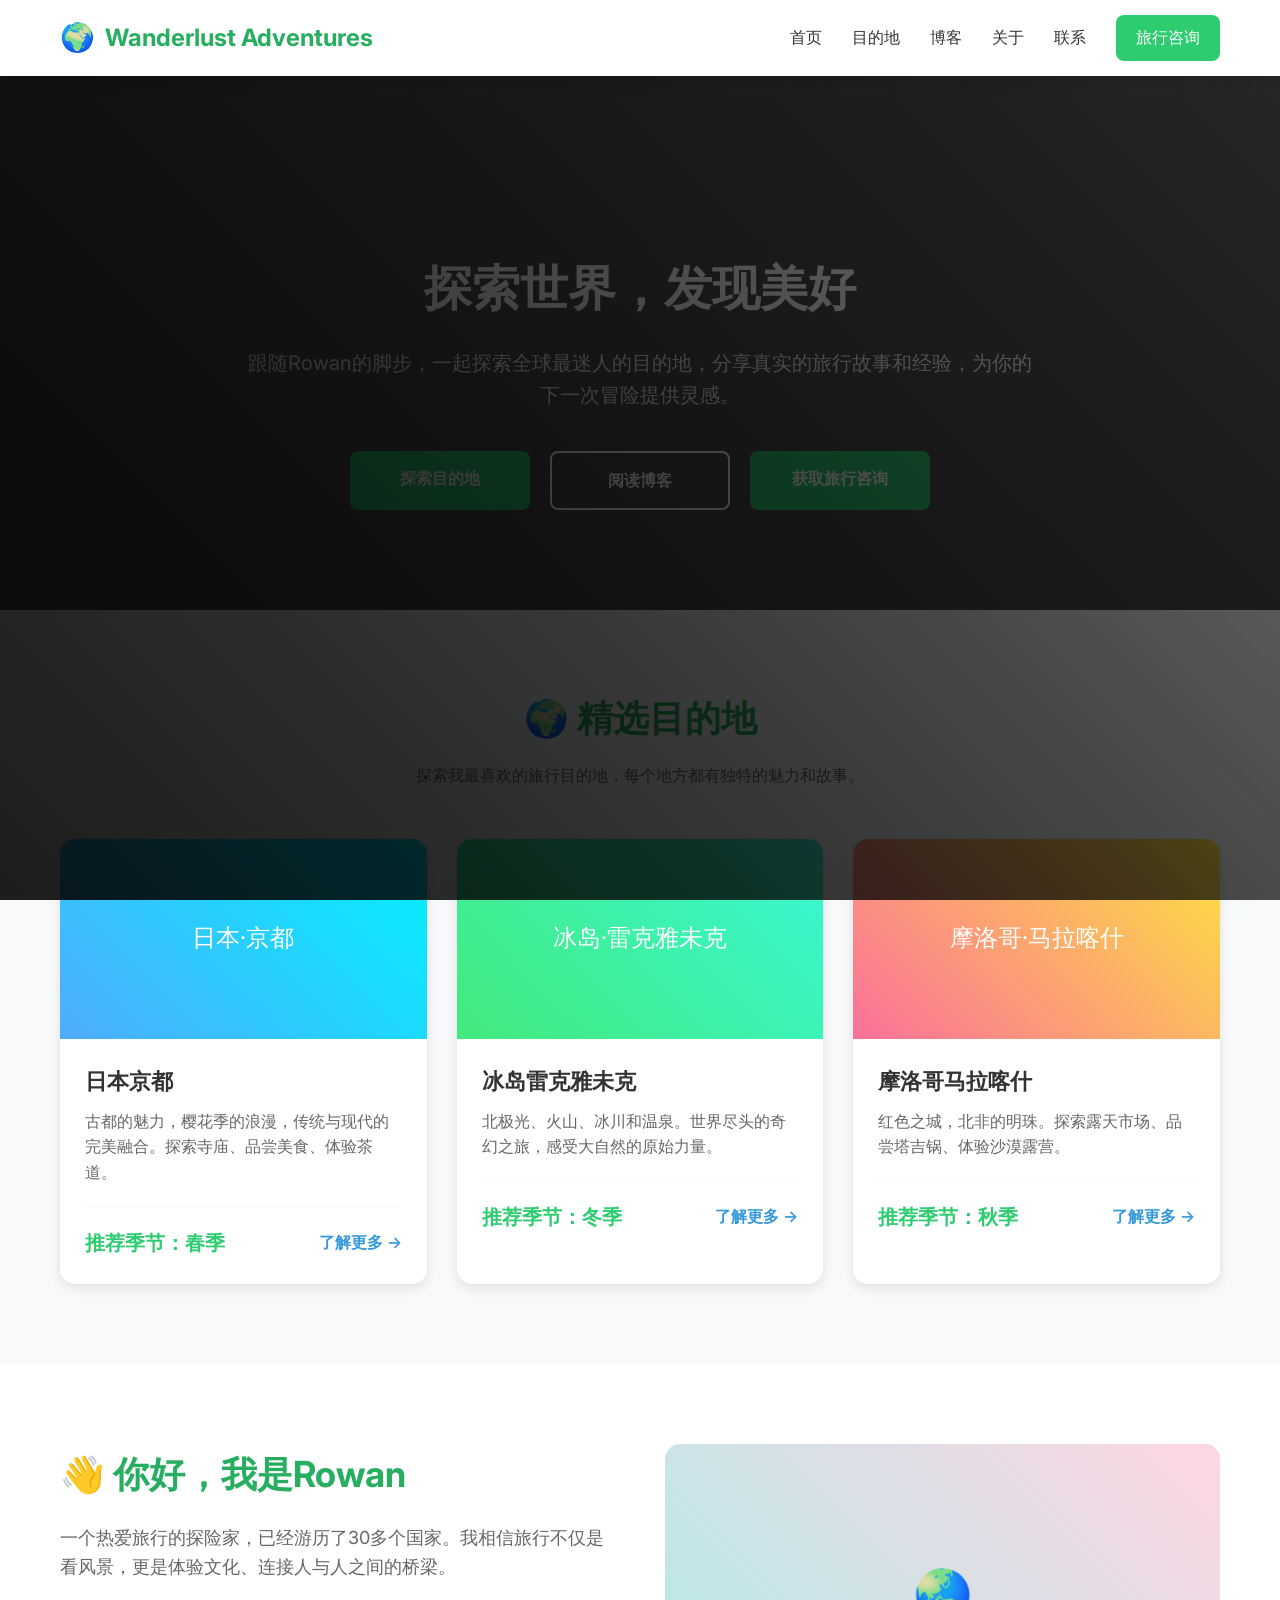
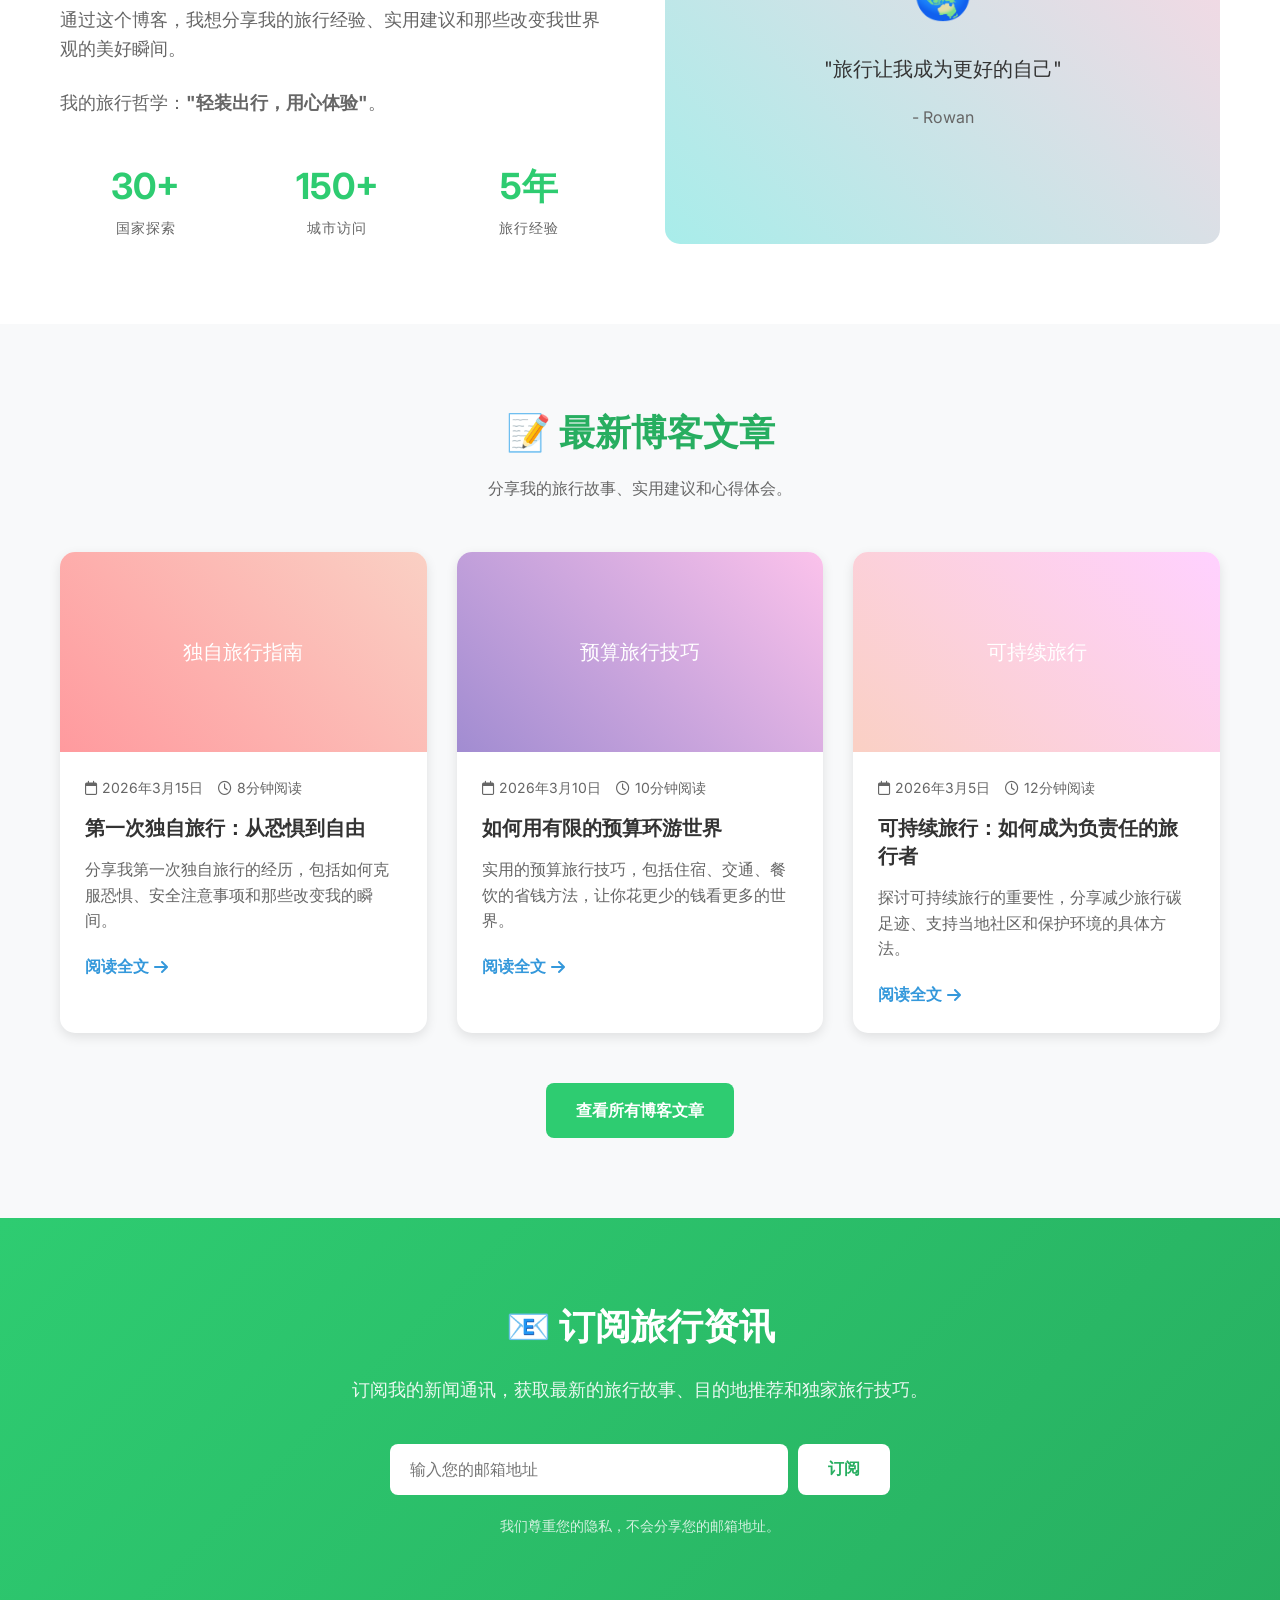
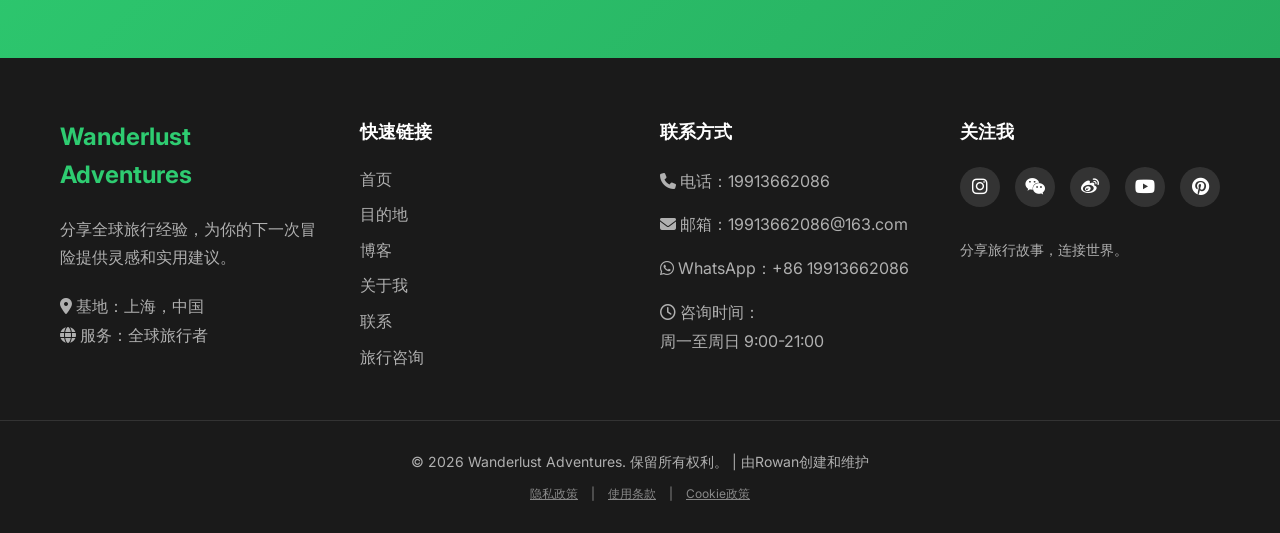
==== index.html @ 92b68886 "Add files via upload" ====
<!DOCTYPE html>
<html lang="zh-CN">
<head>
    <meta charset="UTF-8">
    <meta name="viewport" content="width=device-width, initial-scale=1.0">
    <title>Wanderlust Adventures | 个人旅行博客</title>
    <meta name="description" content="Rowan的个人旅行博客，分享全球旅行经验、目的地推荐和旅行故事。">
    <meta name="keywords" content="旅行, 博客, 目的地, 探险, 自然, 文化">
    <link rel="stylesheet" href="style.css">
    <link rel="stylesheet" href="https://cdnjs.cloudflare.com/ajax/libs/font-awesome/6.4.0/css/all.min.css">
    <link rel="preconnect" href="https://fonts.googleapis.com">
    <link rel="preconnect" href="https://fonts.gstatic.com" crossorigin>
    <link href="https://fonts.googleapis.com/css2?family=Inter:wght@300;400;500;600;700&display=swap" rel="stylesheet">
    <style>
        body {
            font-family: 'Inter', 'Segoe UI', sans-serif;
        }
        
        /* 添加一些额外的样式 */
        .hero-buttons .btn {
            min-width: 180px;
        }
        
        .destination-image {
            background: linear-gradient(45deg, #667eea 0%, #764ba2 100%);
        }
        
        .blog-image {
            background: linear-gradient(45deg, #f093fb 0%, #f5576c 100%);
        }
        
        /* 确保图片占位符有内容 */
        .destination-image::before,
        .blog-image::before {
            content: '';
            position: absolute;
            top: 0;
            left: 0;
            right: 0;
            bottom: 0;
            background: linear-gradient(45deg, rgba(0,0,0,0.3), rgba(0,0,0,0.1));
        }
    </style>
</head>
<body>
    <!-- 导航栏 -->
    <nav class="navbar">
        <div class="nav-container">
            <a href="index.html" class="logo">
                <span>Wanderlust Adventures</span>
            </a>
            <div class="nav-menu">
                <a href="index.html">首页</a>
                <a href="destinations.html">目的地</a>
                <a href="blog.html">博客</a>
                <a href="about.html">关于</a>
                <a href="contact.html">联系</a>
                <a href="consultation.html" class="nav-cta">旅行咨询</a>
            </div>
            <button class="menu-toggle">
                <i class="fas fa-bars"></i>
            </button>
        </div>
    </nav>

    <!-- 英雄区域 -->
    <section class="hero">
        <div class="container">
            <h1>探索世界，发现美好</h1>
            <p>跟随Rowan的脚步，一起探索全球最迷人的目的地，分享真实的旅行故事和经验，为你的下一次冒险提供灵感。</p>
            <div class="hero-buttons">
                <a href="destinations.html" class="btn btn-primary">探索目的地</a>
                <a href="blog.html" class="btn btn-secondary">阅读博客</a>
                <a href="consultation.html" class="btn btn-primary">获取旅行咨询</a>
            </div>
        </div>
    </section>

    <!-- 精选目的地 -->
    <section class="featured-destinations">
        <div class="container">
            <div class="section-title">
                <h2>🌍 精选目的地</h2>
                <p>探索我最喜欢的旅行目的地，每个地方都有独特的魅力和故事。</p>
            </div>
            <div class="destinations-grid">
                <!-- 目的地1 -->
                <div class="destination-card fade-in">
                    <div class="destination-image">
                        <!-- 图片占位符，实际部署时替换为真实图片 -->
                        <div style="width: 100%; height: 100%; background: linear-gradient(45deg, #4facfe 0%, #00f2fe 100%); display: flex; align-items: center; justify-content: center; color: white; font-size: 24px;">
                            日本·京都
                        </div>
                    </div>
                    <div class="destination-content">
                        <h3>日本京都</h3>
                        <p>古都的魅力，樱花季的浪漫，传统与现代的完美融合。探索寺庙、品尝美食、体验茶道。</p>
                        <div class="destination-meta">
                            <span class="destination-price">推荐季节：春季</span>
                            <a href="destinations.html#kyoto" class="destination-link">了解更多 →</a>
                        </div>
                    </div>
                </div>

                <!-- 目的地2 -->
                <div class="destination-card fade-in">
                    <div class="destination-image">
                        <div style="width: 100%; height: 100%; background: linear-gradient(45deg, #43e97b 0%, #38f9d7 100%); display: flex; align-items: center; justify-content: center; color: white; font-size: 24px;">
                            冰岛·雷克雅未克
                        </div>
                    </div>
                    <div class="destination-content">
                        <h3>冰岛雷克雅未克</h3>
                        <p>北极光、火山、冰川和温泉。世界尽头的奇幻之旅，感受大自然的原始力量。</p>
                        <div class="destination-meta">
                            <span class="destination-price">推荐季节：冬季</span>
                            <a href="destinations.html#iceland" class="destination-link">了解更多 →</a>
                        </div>
                    </div>
                </div>

                <!-- 目的地3 -->
                <div class="destination-card fade-in">
                    <div class="destination-image">
                        <div style="width: 100%; height: 100%; background: linear-gradient(45deg, #fa709a 0%, #fee140 100%); display: flex; align-items: center; justify-content: center; color: white; font-size: 24px;">
                            摩洛哥·马拉喀什
                        </div>
                    </div>
                    <div class="destination-content">
                        <h3>摩洛哥马拉喀什</h3>
                        <p>红色之城，北非的明珠。探索露天市场、品尝塔吉锅、体验沙漠露营。</p>
                        <div class="destination-meta">
                            <span class="destination-price">推荐季节：秋季</span>
                            <a href="destinations.html#marrakech" class="destination-link">了解更多 →</a>
                        </div>
                    </div>
                </div>
            </div>
        </div>
    </section>

    <!-- 关于预览 -->
    <section class="about-preview">
        <div class="container">
            <div class="about-content">
                <div class="about-text">
                    <h2>👋 你好，我是Rowan</h2>
                    <p>一个热爱旅行的探险家，已经游历了30多个国家。我相信旅行不仅是看风景，更是体验文化、连接人与人之间的桥梁。</p>
                    <p>通过这个博客，我想分享我的旅行经验、实用建议和那些改变我世界观的美好瞬间。</p>
                    <p>我的旅行哲学：<strong>"轻装出行，用心体验"</strong>。</p>
                    
                    <div class="about-stats">
                        <div class="stat-item">
                            <span class="stat-number">30+</span>
                            <span class="stat-label">国家探索</span>
                        </div>
                        <div class="stat-item">
                            <span class="stat-number">150+</span>
                            <span class="stat-label">城市访问</span>
                        </div>
                        <div class="stat-item">
                            <span class="stat-number">5年</span>
                            <span class="stat-label">旅行经验</span>
                        </div>
                    </div>
                </div>
                <div class="about-image">
                    <div style="width: 100%; height: 400px; background: linear-gradient(45deg, #a8edea 0%, #fed6e3 100%); border-radius: 15px; display: flex; align-items: center; justify-content: center; color: #333; font-size: 20px; text-align: center; padding: 20px;">
                        <div>
                            <div style="font-size: 48px; margin-bottom: 20px;">🌏</div>
                            <div>"旅行让我成为更好的自己"</div>
                            <div style="margin-top: 20px; font-size: 16px; color: #666;">- Rowan</div>
                        </div>
                    </div>
                </div>
            </div>
        </div>
    </section>

    <!-- 最新博客 -->
    <section class="latest-blogs">
        <div class="container">
            <div class="section-title">
                <h2>📝 最新博客文章</h2>
                <p>分享我的旅行故事、实用建议和心得体会。</p>
            </div>
            <div class="blogs-grid">
                <!-- 博客1 -->
                <div class="blog-card fade-in">
                    <div class="blog-image">
                        <div style="width: 100%; height: 100%; background: linear-gradient(45deg, #ff9a9e 0%, #fad0c4 100%); display: flex; align-items: center; justify-content: center; color: white; font-size: 20px; text-align: center; padding: 20px;">
                            独自旅行指南
                        </div>
                    </div>
                    <div class="blog-content">
                        <div class="blog-meta">
                            <span><i class="far fa-calendar"></i> 2026年3月15日</span>
                            <span><i class="far fa-clock"></i> 8分钟阅读</span>
                        </div>
                        <h3>第一次独自旅行：从恐惧到自由</h3>
                        <p>分享我第一次独自旅行的经历，包括如何克服恐惧、安全注意事项和那些改变我的瞬间。</p>
                        <a href="blog.html#solo-travel" class="read-more">阅读全文 <i class="fas fa-arrow-right"></i></a>
                    </div>
                </div>

                <!-- 博客2 -->
                <div class="blog-card fade-in">
                    <div class="blog-image">
                        <div style="width: 100%; height: 100%; background: linear-gradient(45deg, #a18cd1 0%, #fbc2eb 100%); display: flex; align-items: center; justify-content: center; color: white; font-size: 20px; text-align: center; padding: 20px;">
                            预算旅行技巧
                        </div>
                    </div>
                    <div class="blog-content">
                        <div class="blog-meta">
                            <span><i class="far fa-calendar"></i> 2026年3月10日</span>
                            <span><i class="far fa-clock"></i> 10分钟阅读</span>
                        </div>
                        <h3>如何用有限的预算环游世界</h3>
                        <p>实用的预算旅行技巧，包括住宿、交通、餐饮的省钱方法，让你花更少的钱看更多的世界。</p>
                        <a href="blog.html#budget-travel" class="read-more">阅读全文 <i class="fas fa-arrow-right"></i></a>
                    </div>
                </div>

                <!-- 博客3 -->
                <div class="blog-card fade-in">
                    <div class="blog-image">
                        <div style="width: 100%; height: 100%; background: linear-gradient(45deg, #fad0c4 0%, #ffd1ff 100%); display: flex; align-items: center; justify-content: center; color: white; font-size: 20px; text-align: center; padding: 20px;">
                            可持续旅行
                        </div>
                    </div>
                    <div class="blog-content">
                        <div class="blog-meta">
                            <span><i class="far fa-calendar"></i> 2026年3月5日</span>
                            <span><i class="far fa-clock"></i> 12分钟阅读</span>
                        </div>
                        <h3>可持续旅行：如何成为负责任的旅行者</h3>
                        <p>探讨可持续旅行的重要性，分享减少旅行碳足迹、支持当地社区和保护环境的具体方法。</p>
                        <a href="blog.html#sustainable-travel" class="read-more">阅读全文 <i class="fas fa-arrow-right"></i></a>
                    </div>
                </div>
            </div>
            
            <div class="text-center mt-50">
                <a href="blog.html" class="btn btn-primary">查看所有博客文章</a>
            </div>
        </div>
    </section>

    <!-- 新闻订阅 -->
    <section class="newsletter">
        <div class="container">
            <h2>📧 订阅旅行资讯</h2>
            <p>订阅我的新闻通讯，获取最新的旅行故事、目的地推荐和独家旅行技巧。</p>
            <form class="newsletter-form">
                <input type="email" placeholder="输入您的邮箱地址" required>
                <button type="submit" class="btn">订阅</button>
            </form>
            <p style="margin-top: 20px; font-size: 14px; opacity: 0.8;">我们尊重您的隐私，不会分享您的邮箱地址。</p>
        </div>
    </section>

    <!-- 页脚 -->
    <footer class="footer">
        <div class="footer-container">
            <div class="footer-section">
                <h3>Wanderlust Adventures</h3>
                <p>分享全球旅行经验，为你的下一次冒险提供灵感和实用建议。</p>
                <p style="margin-top: 20px;">
                    <i class="fas fa-map-marker-alt"></i> 基地：上海，中国<br>
                    <i class="fas fa-globe"></i> 服务：全球旅行者
                </p>
            </div>
            <div class="footer-section">
                <h4>快速链接</h4>
                <a href="index.html">首页</a>
                <a href="destinations.html">目的地</a>
                <a href="blog.html">博客</a>
                <a href="about.html">关于我</a>
                <a href="contact.html">联系</a>
                <a href="consultation.html">旅行咨询</a>
            </div>
            <div class="footer-section">
                <h4>联系方式</h4>
                <p><i class="fas fa-phone"></i> 电话：19913662086</p>
                <p><i class="fas fa-envelope"></i> 邮箱：19913662086@163.com</p>
                <p><i class="fab fa-whatsapp"></i> WhatsApp：+86 19913662086</p>
                <p style="margin-top: 15px;">
                    <i class="far fa-clock"></i> 咨询时间：<br>
                    周一至周日 9:00-21:00
                </p>
            </div>
            <div class="footer-section">
                <h4>关注我</h4>
                <div class="social-links">
                    <a href="#" title="Instagram"><i class="fab fa-instagram"></i></a>
                    <a href="#" title="微信"><i class="fab fa-weixin"></i></a>
                    <a href="#" title="微博"><i class="fab fa-weibo"></i></a>
                    <a href="#" title="YouTube"><i class="fab fa-youtube"></i></a>
                    <a href="#" title="小红书"><i class="fab fa-pinterest"></i></a>
                </div>
                <p style="margin-top: 20px; font-size: 14px; color: #b0b0b0;">
                    分享旅行故事，连接世界。
                </p>
            </div>
        </div>
        <div class="footer-bottom">
            <p>&copy; 2026 Wanderlust Adventures. 保留所有权利。 | 由Rowan创建和维护</p>
            <p style="margin-top: 10px; font-size: 12px; color: #888;">
                <a href="#" style="color: #888; margin: 0 10px;">隐私政策</a> | 
                <a href="#" style="color: #888; margin: 0 10px;">使用条款</a> | 
                <a href="#" style="color: #888; margin: 0 10px;">Cookie政策</a>
            </p>
        </div>
    </footer>

    <script src="script.js"></script>
</body>
</html>
---- style.css ----
/* ===== 全局样式 ===== */
:root {
    --primary-green: #2ecc71;
    --forest-dark: #27ae60;
    --ocean-blue: #3498db;
    --sand-beige: #f5f5dc;
    --earth-brown: #8b4513;
    --text-dark: #333333;
    --text-light: #666666;
    --white: #ffffff;
    --light-gray: #f8f9fa;
    --shadow: 0 4px 12px rgba(0, 0, 0, 0.1);
    --transition: all 0.3s ease;
}

* {
    margin: 0;
    padding: 0;
    box-sizing: border-box;
}

body {
    font-family: 'Segoe UI', Tahoma, Geneva, Verdana, sans-serif;
    line-height: 1.6;
    color: var(--text-dark);
    background-color: var(--white);
}

.container {
    max-width: 1200px;
    margin: 0 auto;
    padding: 0 20px;
}

/* ===== 导航栏 ===== */
.navbar {
    background-color: var(--white);
    box-shadow: var(--shadow);
    position: fixed;
    top: 0;
    left: 0;
    right: 0;
    z-index: 1000;
}

.nav-container {
    max-width: 1200px;
    margin: 0 auto;
    padding: 15px 20px;
    display: flex;
    justify-content: space-between;
    align-items: center;
}

.logo {
    font-size: 24px;
    font-weight: bold;
    color: var(--forest-dark);
    text-decoration: none;
    display: flex;
    align-items: center;
    gap: 10px;
}

.logo::before {
    content: "🌍";
    font-size: 28px;
}

.nav-menu {
    display: flex;
    gap: 30px;
    align-items: center;
}

.nav-menu a {
    color: var(--text-dark);
    text-decoration: none;
    font-weight: 500;
    transition: var(--transition);
    padding: 8px 0;
    position: relative;
}

.nav-menu a:hover {
    color: var(--primary-green);
}

.nav-menu a::after {
    content: '';
    position: absolute;
    bottom: 0;
    left: 0;
    width: 0;
    height: 2px;
    background-color: var(--primary-green);
    transition: var(--transition);
}

.nav-menu a:hover::after {
    width: 100%;
}

.nav-cta {
    background-color: var(--primary-green);
    color: var(--white) !important;
    padding: 10px 20px !important;
    border-radius: 8px;
    transition: var(--transition);
}

.nav-cta:hover {
    background-color: var(--forest-dark);
    transform: translateY(-2px);
}

.nav-cta::after {
    display: none;
}

.menu-toggle {
    display: none;
    background: none;
    border: none;
    font-size: 24px;
    color: var(--text-dark);
    cursor: pointer;
}

/* ===== 英雄区域 ===== */
.hero {
    background: linear-gradient(rgba(0, 0, 0, 0.7), rgba(0, 0, 0, 0.7)), 
                url('https://images.unsplash.com/photo-1488646953014-85cb44e25828?ixlib=rb-4.0.3&auto=format&fit=crop&w=1350&q=80');
    background-size: cover;
    background-position: center;
    color: var(--white);
    text-align: center;
    padding: 180px 20px 100px;
    margin-top: 70px;
}

.hero h1 {
    font-size: 48px;
    margin-bottom: 20px;
    font-weight: 700;
}

.hero p {
    font-size: 20px;
    margin-bottom: 40px;
    max-width: 800px;
    margin-left: auto;
    margin-right: auto;
    opacity: 0.9;
}

.hero-buttons {
    display: flex;
    gap: 20px;
    justify-content: center;
    flex-wrap: wrap;
}

.btn {
    display: inline-block;
    padding: 15px 30px;
    border-radius: 8px;
    text-decoration: none;
    font-weight: 600;
    transition: var(--transition);
    border: none;
    cursor: pointer;
    font-size: 16px;
}

.btn-primary {
    background-color: var(--primary-green);
    color: var(--white);
}

.btn-primary:hover {
    background-color: var(--forest-dark);
    transform: translateY(-3px);
    box-shadow: 0 10px 20px rgba(0, 0, 0, 0.2);
}

.btn-secondary {
    background-color: transparent;
    color: var(--white);
    border: 2px solid var(--white);
}

.btn-secondary:hover {
    background-color: var(--white);
    color: var(--text-dark);
    transform: translateY(-3px);
}

/* ===== 精选目的地 ===== */
.featured-destinations {
    padding: 80px 0;
    background-color: var(--light-gray);
}

.section-title {
    text-align: center;
    margin-bottom: 50px;
}

.section-title h2 {
    font-size: 36px;
    color: var(--forest-dark);
    margin-bottom: 15px;
}

.section-title p {
    color: var(--text-light);
    max-width: 600px;
    margin: 0 auto;
}

.destinations-grid {
    display: grid;
    grid-template-columns: repeat(auto-fit, minmax(300px, 1fr));
    gap: 30px;
    margin-top: 40px;
}

.destination-card {
    background-color: var(--white);
    border-radius: 15px;
    overflow: hidden;
    box-shadow: var(--shadow);
    transition: var(--transition);
}

.destination-card:hover {
    transform: translateY(-10px);
    box-shadow: 0 15px 30px rgba(0, 0, 0, 0.15);
}

.destination-image {
    height: 200px;
    overflow: hidden;
}

.destination-image img {
    width: 100%;
    height: 100%;
    object-fit: cover;
    transition: var(--transition);
}

.destination-card:hover .destination-image img {
    transform: scale(1.1);
}

.destination-content {
    padding: 25px;
}

.destination-content h3 {
    font-size: 22px;
    color: var(--text-dark);
    margin-bottom: 10px;
}

.destination-content p {
    color: var(--text-light);
    margin-bottom: 20px;
}

.destination-meta {
    display: flex;
    justify-content: space-between;
    align-items: center;
    margin-top: 20px;
    padding-top: 20px;
    border-top: 1px solid var(--light-gray);
}

.destination-price {
    font-size: 20px;
    font-weight: bold;
    color: var(--primary-green);
}

.destination-link {
    color: var(--ocean-blue);
    text-decoration: none;
    font-weight: 600;
    transition: var(--transition);
}

.destination-link:hover {
    color: var(--forest-dark);
}

/* ===== 关于预览 ===== */
.about-preview {
    padding: 80px 0;
    background-color: var(--white);
}

.about-content {
    display: grid;
    grid-template-columns: 1fr 1fr;
    gap: 50px;
    align-items: center;
}

.about-text h2 {
    font-size: 36px;
    color: var(--forest-dark);
    margin-bottom: 20px;
}

.about-text p {
    color: var(--text-light);
    margin-bottom: 25px;
    font-size: 18px;
}

.about-stats {
    display: grid;
    grid-template-columns: repeat(3, 1fr);
    gap: 20px;
    margin-top: 40px;
}

.stat-item {
    text-align: center;
}

.stat-number {
    font-size: 36px;
    font-weight: bold;
    color: var(--primary-green);
    display: block;
}

.stat-label {
    color: var(--text-light);
    font-size: 14px;
    text-transform: uppercase;
    letter-spacing: 1px;
}

.about-image img {
    width: 100%;
    border-radius: 15px;
    box-shadow: var(--shadow);
}

/* ===== 最新博客 ===== */
.latest-blogs {
    padding: 80px 0;
    background-color: var(--light-gray);
}

.blogs-grid {
    display: grid;
    grid-template-columns: repeat(auto-fit, minmax(350px, 1fr));
    gap: 30px;
    margin-top: 40px;
}

.blog-card {
    background-color: var(--white);
    border-radius: 15px;
    overflow: hidden;
    box-shadow: var(--shadow);
    transition: var(--transition);
}

.blog-card:hover {
    transform: translateY(-5px);
}

.blog-image {
    height: 200px;
    overflow: hidden;
}

.blog-image img {
    width: 100%;
    height: 100%;
    object-fit: cover;
    transition: var(--transition);
}

.blog-card:hover .blog-image img {
    transform: scale(1.05);
}

.blog-content {
    padding: 25px;
}

.blog-meta {
    display: flex;
    gap: 15px;
    margin-bottom: 15px;
    color: var(--text-light);
    font-size: 14px;
}

.blog-meta span {
    display: flex;
    align-items: center;
    gap: 5px;
}

.blog-content h3 {
    font-size: 20px;
    color: var(--text-dark);
    margin-bottom: 15px;
    line-height: 1.4;
}

.blog-content p {
    color: var(--text-light);
    margin-bottom: 20px;
}

.read-more {
    color: var(--ocean-blue);
    text-decoration: none;
    font-weight: 600;
    display: inline-flex;
    align-items: center;
    gap: 5px;
    transition: var(--transition);
}

.read-more:hover {
    color: var(--forest-dark);
    gap: 10px;
}

/* ===== 新闻订阅 ===== */
.newsletter {
    padding: 80px 0;
    background: linear-gradient(135deg, var(--primary-green), var(--forest-dark));
    color: var(--white);
    text-align: center;
}

.newsletter h2 {
    font-size: 36px;
    margin-bottom: 20px;
}

.newsletter p {
    font-size: 18px;
    margin-bottom: 40px;
    max-width: 600px;
    margin-left: auto;
    margin-right: auto;
    opacity: 0.9;
}

.newsletter-form {
    max-width: 500px;
    margin: 0 auto;
    display: flex;
    gap: 10px;
}

.newsletter-form input {
    flex: 1;
    padding: 15px 20px;
    border: none;
    border-radius: 8px;
    font-size: 16px;
    outline: none;
}

.newsletter-form button {
    background-color: var(--white);
    color: var(--forest-dark);
    padding: 15px 30px;
    border: none;
    border-radius: 8px;
    font-weight: 600;
    cursor: pointer;
    transition: var(--transition);
}

.newsletter-form button:hover {
    background-color: var(--sand-beige);
    transform: translateY(-2px);
}

/* ===== 页脚 ===== */
.footer {
    background-color: #1a1a1a;
    color: var(--white);
    padding: 60px 0 30px;
}

.footer-container {
    max-width: 1200px;
    margin: 0 auto;
    padding: 0 20px;
    display: grid;
    grid-template-columns: repeat(auto-fit, minmax(250px, 1fr));
    gap: 40px;
}

.footer-section h3 {
    font-size: 24px;
    margin-bottom: 20px;
    color: var(--primary-green);
}

.footer-section h4 {
    font-size: 18px;
    margin-bottom: 20px;
    color: var(--white);
}

.footer-section p {
    color: #b0b0b0;
    margin-bottom: 15px;
    line-height: 1.8;
}

.footer-section a {
    color: #b0b0b0;
    text-decoration: none;
    display: block;
    margin-bottom: 10px;
    transition: var(--transition);
}

.footer-section a:hover {
    color: var(--primary-green);
    padding-left: 5px;
}

.social-links {
    display: flex;
    gap: 15px;
    margin-top: 20px;
}

.social-links a {
    display: inline-flex;
    align-items: center;
    justify-content: center;
    width: 40px;
    height: 40px;
    background-color: #333;
    border-radius: 50%;
    color: var(--white);
    font-size: 18px;
    transition: var(--transition);
}

.social-links a:hover {
    background-color: var(--primary-green);
    transform: translateY(-3px);
}

.footer-bottom {
    text-align: center;
    padding-top: 30px;
    margin-top: 40px;
    border-top: 1px solid #333;
    color: #b0b0b0;
    font-size: 14px;
}

/* ===== 响应式设计 ===== */
@media (max-width: 992px) {
    .hero h1 {
        font-size: 40px;
    }
    
    .about-content {
        grid-template-columns: 1fr;
        gap: 40px;
    }
    
    .about-image {
        order: -1;
    }
}

@media (max-width: 768px) {
    .nav-menu {
        display: none;
        position: absolute;
        top: 100%;
        left: 0;
        right: 0;
        background-color: var(--white);
        flex-direction: column;
        padding: 20px;
        box-shadow: var(--shadow);
        gap: 15px;
    }
    
    .nav-menu.active {
        display: flex;
    }
    
    .menu-toggle {
        display: block;
    }
    
    .hero {
        padding: 150px 20px 80px;
    }
    
    .hero h1 {
        font-size: 32px;
    }
    
    .hero p {
        font-size: 18px;
    }
    
    .hero-buttons {
        flex-direction: column;
        align-items: center;
    }
    
    .btn {
        width: 100%;
        max-width: 300px;
        text-align: center;
    }
    
    .section-title h2 {
        font-size: 28px;
    }
    
    .about-text h2 {
        font-size: 28px;
    }
    
    .about-stats {
        grid-template-columns: repeat(2, 1fr);
    }
    
    .newsletter-form {
        flex-direction: column;
    }
    
    .newsletter-form input,
    .newsletter-form button {
        width: 100%;
    }
}

@media (max-width: 480px) {
    .hero h1 {
        font-size: 28px;
    }
    
    .about-stats {
        grid-template-columns: 1fr;
    }
    
    .destinations-grid,
    .blogs-grid {
        grid-template-columns: 1fr;
    }
    
    .footer-container {
        grid-template-columns: 1fr;
    }
}

/* ===== 工具类 ===== */
.text-center {
    text-align: center;
}

.mt-20 { margin-top: 20px; }
.mt-30 { margin-top: 30px; }
.mt-40 { margin-top: 40px; }
.mt-50 { margin-top: 50px; }

.mb-20 { margin-bottom: 20px; }
.mb-30 { margin-bottom: 30px; }
.mb-40 { margin-bottom: 40px; }
.mb-50 { margin-bottom: 50px; }

.p-20 { padding: 20px; }
.p-30 { padding: 30px; }
.p-40 { padding: 40px; }

/* ===== 动画 ===== */
@keyframes fadeIn {
    from {
        opacity: 0;
        transform: translateY(20px);
    }
    to {
        opacity: 1;
        transform: translateY(0);
    }
}

.fade-in {
    animation: fadeIn 0.8s ease-out;
}
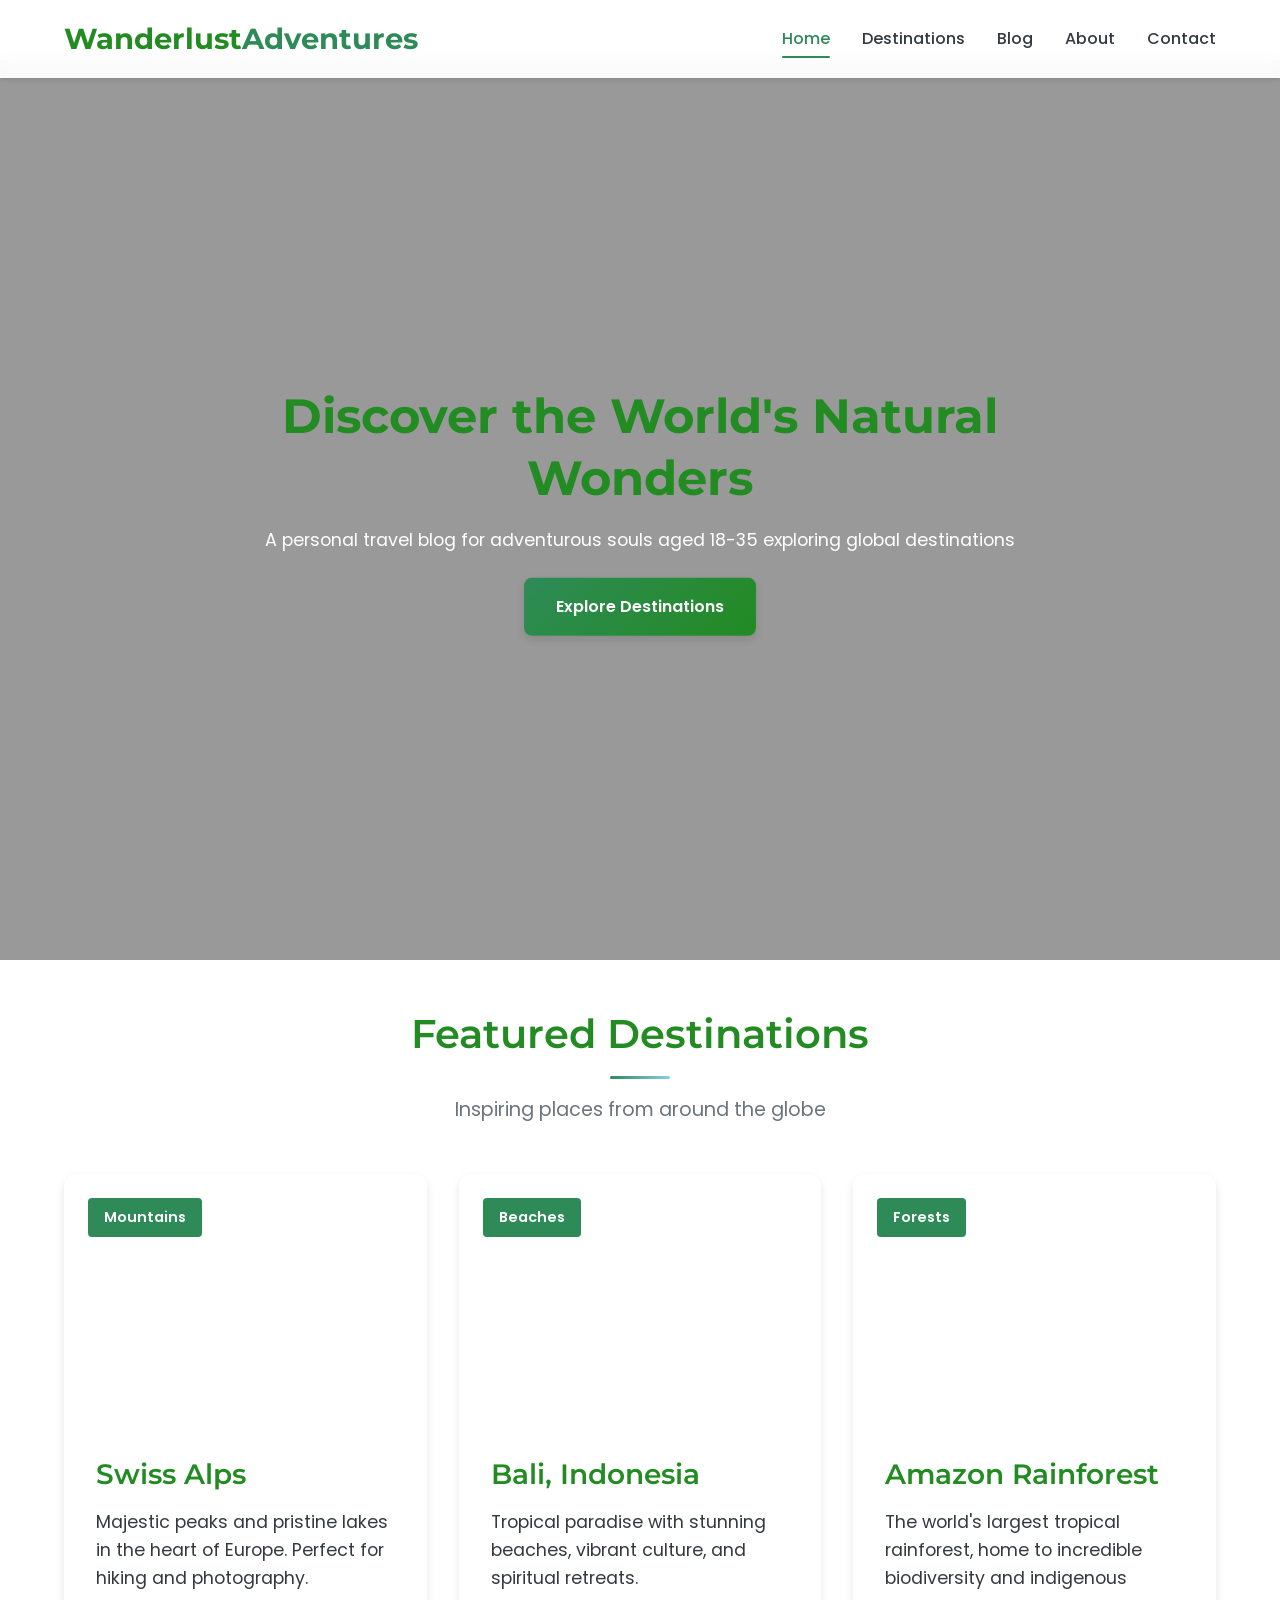
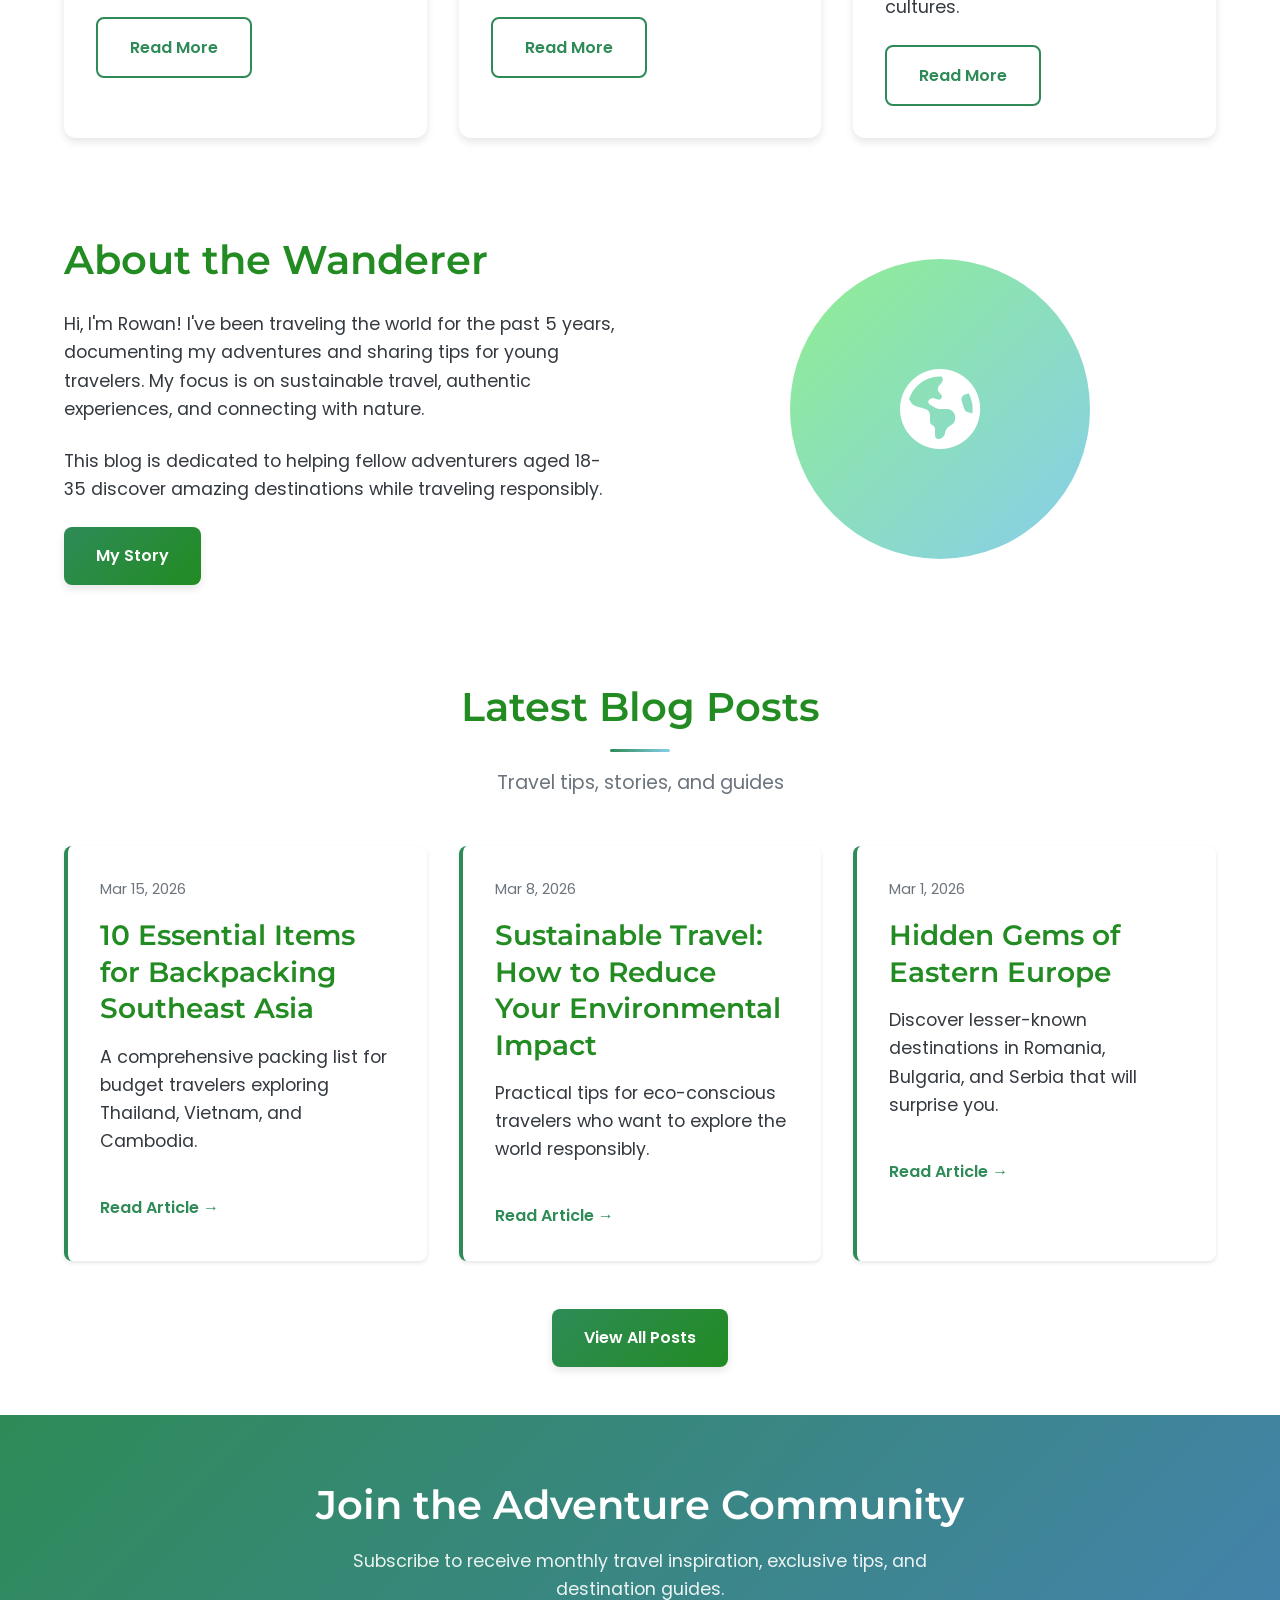
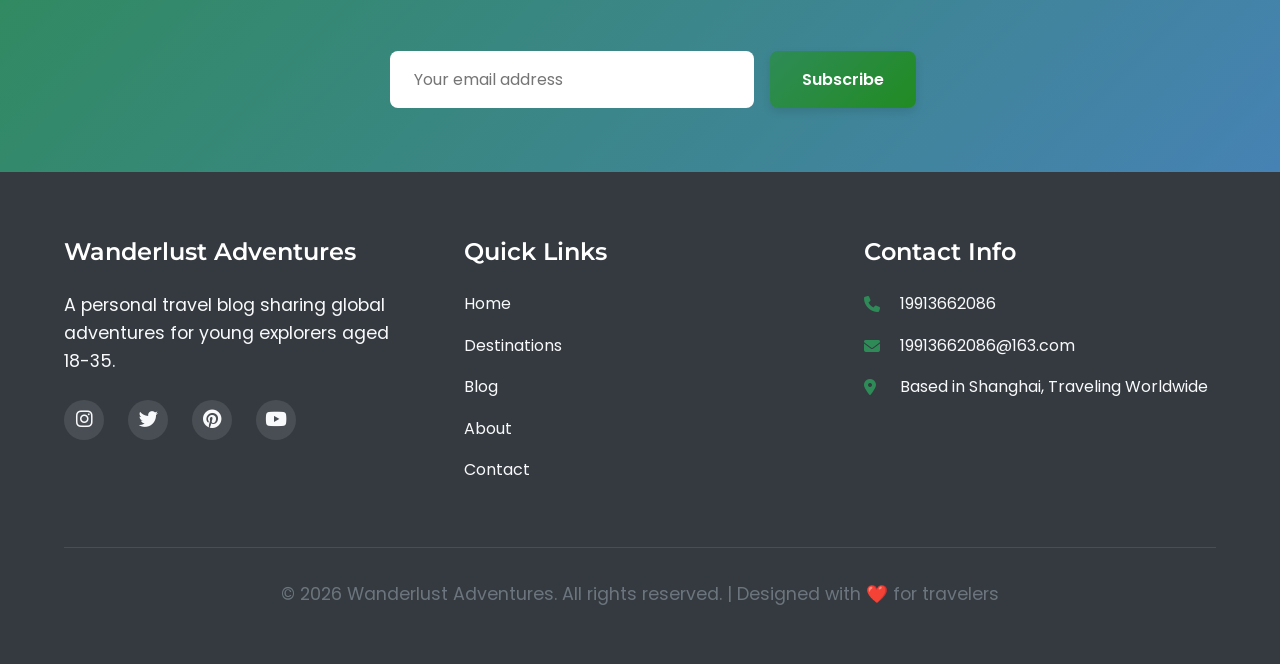
==== commit 4a545376: "Add files via upload" ====
--- a/index.html
+++ b/index.html
@@ -1,315 +1,195 @@
 <!DOCTYPE html>
-<html lang="zh-CN">
+<html lang="en">
 <head>
     <meta charset="UTF-8">
     <meta name="viewport" content="width=device-width, initial-scale=1.0">
-    <title>Wanderlust Adventures | 个人旅行博客</title>
-    <meta name="description" content="Rowan的个人旅行博客，分享全球旅行经验、目的地推荐和旅行故事。">
-    <meta name="keywords" content="旅行, 博客, 目的地, 探险, 自然, 文化">
+    <title>Wanderlust Adventures | Personal Travel Blog</title>
     <link rel="stylesheet" href="style.css">
-    <link rel="stylesheet" href="https://cdnjs.cloudflare.com/ajax/libs/font-awesome/6.4.0/css/all.min.css">
     <link rel="preconnect" href="https://fonts.googleapis.com">
     <link rel="preconnect" href="https://fonts.gstatic.com" crossorigin>
-    <link href="https://fonts.googleapis.com/css2?family=Inter:wght@300;400;500;600;700&display=swap" rel="stylesheet">
-    <style>
-        body {
-            font-family: 'Inter', 'Segoe UI', sans-serif;
-        }
-        
-        /* 添加一些额外的样式 */
-        .hero-buttons .btn {
-            min-width: 180px;
-        }
-        
-        .destination-image {
-            background: linear-gradient(45deg, #667eea 0%, #764ba2 100%);
-        }
-        
-        .blog-image {
-            background: linear-gradient(45deg, #f093fb 0%, #f5576c 100%);
-        }
-        
-        /* 确保图片占位符有内容 */
-        .destination-image::before,
-        .blog-image::before {
-            content: '';
-            position: absolute;
-            top: 0;
-            left: 0;
-            right: 0;
-            bottom: 0;
-            background: linear-gradient(45deg, rgba(0,0,0,0.3), rgba(0,0,0,0.1));
-        }
-    </style>
+    <link href="https://fonts.googleapis.com/css2?family=Poppins:wght@300;400;500;600;700&family=Montserrat:wght@400;500;600&display=swap" rel="stylesheet">
+    <link rel="stylesheet" href="https://cdnjs.cloudflare.com/ajax/libs/font-awesome/6.4.0/css/all.min.css">
 </head>
 <body>
-    <!-- 导航栏 -->
+    <!-- Navigation -->
     <nav class="navbar">
-        <div class="nav-container">
-            <a href="index.html" class="logo">
-                <span>Wanderlust Adventures</span>
-            </a>
-            <div class="nav-menu">
-                <a href="index.html">首页</a>
-                <a href="destinations.html">目的地</a>
-                <a href="blog.html">博客</a>
-                <a href="about.html">关于</a>
-                <a href="contact.html">联系</a>
-                <a href="consultation.html" class="nav-cta">旅行咨询</a>
-            </div>
+        <div class="container">
+            <a href="index.html" class="logo">Wanderlust<span>Adventures</span></a>
+            <ul class="nav-links">
+                <li><a href="index.html" class="active">Home</a></li>
+                <li><a href="destinations.html">Destinations</a></li>
+                <li><a href="blog.html">Blog</a></li>
+                <li><a href="about.html">About</a></li>
+                <li><a href="contact.html">Contact</a></li>
+            </ul>
             <button class="menu-toggle">
                 <i class="fas fa-bars"></i>
             </button>
         </div>
     </nav>
 
-    <!-- 英雄区域 -->
-    <section class="hero">
+    <!-- Hero Section -->
+   <section class="hero">
+    <video autoplay muted loop playsinline class="hero-video">
+        <source src="https://res.cloudinary.com/dwk4kji2q/video/upload/v1774590257/%E6%BB%91%E9%9B%AA-%E4%B8%96%E7%95%8C%E7%81%BF%E7%83%82%E8%80%8C%E7%9B%9B%E5%A4%A7_svlvze.mp4" type="video/mp4">
+        <!-- 可选图片回退 -->
+        <img src="https://images.unsplash.com/photo-1506905925346-21bda4d32df4" alt="Fallback">
+    </video>
+    <div class="hero-overlay"></div>
+    <div class="hero-content">
+        <h1>Discover the World's Natural Wonders</h1>
+        <p class="subtitle">A personal travel blog for adventurous souls aged 18-35 exploring global destinations</p>
+        <a href="destinations.html" class="btn-primary">Explore Destinations</a>
+    </div>
+</section>
+
+    <!-- Featured Destinations -->
+    <section class="section featured-destinations">
         <div class="container">
-            <h1>探索世界，发现美好</h1>
-            <p>跟随Rowan的脚步，一起探索全球最迷人的目的地，分享真实的旅行故事和经验，为你的下一次冒险提供灵感。</p>
-            <div class="hero-buttons">
-                <a href="destinations.html" class="btn btn-primary">探索目的地</a>
-                <a href="blog.html" class="btn btn-secondary">阅读博客</a>
-                <a href="consultation.html" class="btn btn-primary">获取旅行咨询</a>
-            </div>
-        </div>
-    </section>
-
-    <!-- 精选目的地 -->
-    <section class="featured-destinations">
-        <div class="container">
-            <div class="section-title">
-                <h2>🌍 精选目的地</h2>
-                <p>探索我最喜欢的旅行目的地，每个地方都有独特的魅力和故事。</p>
-            </div>
+            <h2 class="section-title">Featured Destinations</h2>
+            <p class="section-subtitle">Inspiring places from around the globe</p>
+            
             <div class="destinations-grid">
-                <!-- 目的地1 -->
-                <div class="destination-card fade-in">
-                    <div class="destination-image">
-                        <!-- 图片占位符，实际部署时替换为真实图片 -->
-                        <div style="width: 100%; height: 100%; background: linear-gradient(45deg, #4facfe 0%, #00f2fe 100%); display: flex; align-items: center; justify-content: center; color: white; font-size: 24px;">
-                            日本·京都
-                        </div>
+                <div class="destination-card">
+                    <div class="destination-image" style="background-image: url('https://images.unsplash.com/photo-1506744038136-46273834b3fb');">
+                        <div class="destination-label">Mountains</div>
                     </div>
                     <div class="destination-content">
-                        <h3>日本京都</h3>
-                        <p>古都的魅力，樱花季的浪漫，传统与现代的完美融合。探索寺庙、品尝美食、体验茶道。</p>
-                        <div class="destination-meta">
-                            <span class="destination-price">推荐季节：春季</span>
-                            <a href="destinations.html#kyoto" class="destination-link">了解更多 →</a>
-                        </div>
+                        <h3>Swiss Alps</h3>
+                        <p>Majestic peaks and pristine lakes in the heart of Europe. Perfect for hiking and photography.</p>
+                        <a href="guide.html?destination=swiss-alps" class="btn-secondary">Read More</a>
                     </div>
                 </div>
-
-                <!-- 目的地2 -->
-                <div class="destination-card fade-in">
-                    <div class="destination-image">
-                        <div style="width: 100%; height: 100%; background: linear-gradient(45deg, #43e97b 0%, #38f9d7 100%); display: flex; align-items: center; justify-content: center; color: white; font-size: 24px;">
-                            冰岛·雷克雅未克
-                        </div>
+                
+                <div class="destination-card">
+                    <div class="destination-image" style="background-image: url('https://images.unsplash.com/photo-1507525428034-b723cf961d3e');">
+                        <div class="destination-label">Beaches</div>
                     </div>
                     <div class="destination-content">
-                        <h3>冰岛雷克雅未克</h3>
-                        <p>北极光、火山、冰川和温泉。世界尽头的奇幻之旅，感受大自然的原始力量。</p>
-                        <div class="destination-meta">
-                            <span class="destination-price">推荐季节：冬季</span>
-                            <a href="destinations.html#iceland" class="destination-link">了解更多 →</a>
-                        </div>
+                        <h3>Bali, Indonesia</h3>
+                        <p>Tropical paradise with stunning beaches, vibrant culture, and spiritual retreats.</p>
+                        <a href="guide.html?destination=bali" class="btn-secondary">Read More</a>
                     </div>
                 </div>
-
-                <!-- 目的地3 -->
-                <div class="destination-card fade-in">
-                    <div class="destination-image">
-                        <div style="width: 100%; height: 100%; background: linear-gradient(45deg, #fa709a 0%, #fee140 100%); display: flex; align-items: center; justify-content: center; color: white; font-size: 24px;">
-                            摩洛哥·马拉喀什
-                        </div>
+                
+                <div class="destination-card">
+                    <div class="destination-image" style="background-image: url('https://images.unsplash.com/photo-1441974231531-c6227db76b6e');">
+                        <div class="destination-label">Forests</div>
                     </div>
                     <div class="destination-content">
-                        <h3>摩洛哥马拉喀什</h3>
-                        <p>红色之城，北非的明珠。探索露天市场、品尝塔吉锅、体验沙漠露营。</p>
-                        <div class="destination-meta">
-                            <span class="destination-price">推荐季节：秋季</span>
-                            <a href="destinations.html#marrakech" class="destination-link">了解更多 →</a>
-                        </div>
+                        <h3>Amazon Rainforest</h3>
+                        <p>The world's largest tropical rainforest, home to incredible biodiversity and indigenous cultures.</p>
+                        <a href="guide.html?destination=amazon-rainforest" class="btn-secondary">Read More</a>
                     </div>
                 </div>
             </div>
         </div>
     </section>
 
-    <!-- 关于预览 -->
-    <section class="about-preview">
+    <!-- About Preview -->
+    <section class="section about-preview">
         <div class="container">
             <div class="about-content">
-                <div class="about-text">
-                    <h2>👋 你好，我是Rowan</h2>
-                    <p>一个热爱旅行的探险家，已经游历了30多个国家。我相信旅行不仅是看风景，更是体验文化、连接人与人之间的桥梁。</p>
-                    <p>通过这个博客，我想分享我的旅行经验、实用建议和那些改变我世界观的美好瞬间。</p>
-                    <p>我的旅行哲学：<strong>"轻装出行，用心体验"</strong>。</p>
-                    
-                    <div class="about-stats">
-                        <div class="stat-item">
-                            <span class="stat-number">30+</span>
-                            <span class="stat-label">国家探索</span>
-                        </div>
-                        <div class="stat-item">
-                            <span class="stat-number">150+</span>
-                            <span class="stat-label">城市访问</span>
-                        </div>
-                        <div class="stat-item">
-                            <span class="stat-number">5年</span>
-                            <span class="stat-label">旅行经验</span>
-                        </div>
-                    </div>
-                </div>
-                <div class="about-image">
-                    <div style="width: 100%; height: 400px; background: linear-gradient(45deg, #a8edea 0%, #fed6e3 100%); border-radius: 15px; display: flex; align-items: center; justify-content: center; color: #333; font-size: 20px; text-align: center; padding: 20px;">
-                        <div>
-                            <div style="font-size: 48px; margin-bottom: 20px;">🌏</div>
-                            <div>"旅行让我成为更好的自己"</div>
-                            <div style="margin-top: 20px; font-size: 16px; color: #666;">- Rowan</div>
-                        </div>
-                    </div>
+                <h2>About the Wanderer</h2>
+                <p>Hi, I'm Rowan! I've been traveling the world for the past 5 years, documenting my adventures and sharing tips for young travelers. My focus is on sustainable travel, authentic experiences, and connecting with nature.</p>
+                <p>This blog is dedicated to helping fellow adventurers aged 18-35 discover amazing destinations while traveling responsibly.</p>
+                <a href="about.html" class="btn-primary">My Story</a>
+            </div>
+            <div class="about-image">
+                <!-- Placeholder for about image -->
+                <div class="image-placeholder">
+                    <i class="fas fa-globe-americas"></i>
                 </div>
             </div>
         </div>
     </section>
 
-    <!-- 最新博客 -->
-    <section class="latest-blogs">
+    <!-- Latest Posts -->
+    <section class="section latest-posts">
         <div class="container">
-            <div class="section-title">
-                <h2>📝 最新博客文章</h2>
-                <p>分享我的旅行故事、实用建议和心得体会。</p>
-            </div>
-            <div class="blogs-grid">
-                <!-- 博客1 -->
-                <div class="blog-card fade-in">
-                    <div class="blog-image">
-                        <div style="width: 100%; height: 100%; background: linear-gradient(45deg, #ff9a9e 0%, #fad0c4 100%); display: flex; align-items: center; justify-content: center; color: white; font-size: 20px; text-align: center; padding: 20px;">
-                            独自旅行指南
-                        </div>
-                    </div>
-                    <div class="blog-content">
-                        <div class="blog-meta">
-                            <span><i class="far fa-calendar"></i> 2026年3月15日</span>
-                            <span><i class="far fa-clock"></i> 8分钟阅读</span>
-                        </div>
-                        <h3>第一次独自旅行：从恐惧到自由</h3>
-                        <p>分享我第一次独自旅行的经历，包括如何克服恐惧、安全注意事项和那些改变我的瞬间。</p>
-                        <a href="blog.html#solo-travel" class="read-more">阅读全文 <i class="fas fa-arrow-right"></i></a>
-                    </div>
-                </div>
-
-                <!-- 博客2 -->
-                <div class="blog-card fade-in">
-                    <div class="blog-image">
-                        <div style="width: 100%; height: 100%; background: linear-gradient(45deg, #a18cd1 0%, #fbc2eb 100%); display: flex; align-items: center; justify-content: center; color: white; font-size: 20px; text-align: center; padding: 20px;">
-                            预算旅行技巧
-                        </div>
-                    </div>
-                    <div class="blog-content">
-                        <div class="blog-meta">
-                            <span><i class="far fa-calendar"></i> 2026年3月10日</span>
-                            <span><i class="far fa-clock"></i> 10分钟阅读</span>
-                        </div>
-                        <h3>如何用有限的预算环游世界</h3>
-                        <p>实用的预算旅行技巧，包括住宿、交通、餐饮的省钱方法，让你花更少的钱看更多的世界。</p>
-                        <a href="blog.html#budget-travel" class="read-more">阅读全文 <i class="fas fa-arrow-right"></i></a>
-                    </div>
-                </div>
-
-                <!-- 博客3 -->
-                <div class="blog-card fade-in">
-                    <div class="blog-image">
-                        <div style="width: 100%; height: 100%; background: linear-gradient(45deg, #fad0c4 0%, #ffd1ff 100%); display: flex; align-items: center; justify-content: center; color: white; font-size: 20px; text-align: center; padding: 20px;">
-                            可持续旅行
-                        </div>
-                    </div>
-                    <div class="blog-content">
-                        <div class="blog-meta">
-                            <span><i class="far fa-calendar"></i> 2026年3月5日</span>
-                            <span><i class="far fa-clock"></i> 12分钟阅读</span>
-                        </div>
-                        <h3>可持续旅行：如何成为负责任的旅行者</h3>
-                        <p>探讨可持续旅行的重要性，分享减少旅行碳足迹、支持当地社区和保护环境的具体方法。</p>
-                        <a href="blog.html#sustainable-travel" class="read-more">阅读全文 <i class="fas fa-arrow-right"></i></a>
-                    </div>
-                </div>
+            <h2 class="section-title">Latest Blog Posts</h2>
+            <p class="section-subtitle">Travel tips, stories, and guides</p>
+            
+            <div class="posts-grid">
+                <article class="post-card">
+                    <div class="post-date">Mar 15, 2026</div>
+                    <h3>10 Essential Items for Backpacking Southeast Asia</h3>
+                    <p>A comprehensive packing list for budget travelers exploring Thailand, Vietnam, and Cambodia.</p>
+                    <a href="article.html?id=packing-essentials" class="read-more">Read Article →</a>
+                </article>
+                
+                <article class="post-card">
+                    <div class="post-date">Mar 8, 2026</div>
+                    <h3>Sustainable Travel: How to Reduce Your Environmental Impact</h3>
+                    <p>Practical tips for eco-conscious travelers who want to explore the world responsibly.</p>
+                    <a href="article.html?id=sustainable-travel-tips" class="read-more">Read Article →</a>
+                </article>
+                
+                <article class="post-card">
+                    <div class="post-date">Mar 1, 2026</div>
+                    <h3>Hidden Gems of Eastern Europe</h3>
+                    <p>Discover lesser-known destinations in Romania, Bulgaria, and Serbia that will surprise you.</p>
+                    <a href="article.html?id=eastern-europe-gems" class="read-more">Read Article →</a>
+                </article>
             </div>
             
-            <div class="text-center mt-50">
-                <a href="blog.html" class="btn btn-primary">查看所有博客文章</a>
+            <div class="text-center">
+                <a href="blog.html" class="btn-primary">View All Posts</a>
             </div>
         </div>
     </section>
 
-    <!-- 新闻订阅 -->
+    <!-- Newsletter -->
     <section class="newsletter">
         <div class="container">
-            <h2>📧 订阅旅行资讯</h2>
-            <p>订阅我的新闻通讯，获取最新的旅行故事、目的地推荐和独家旅行技巧。</p>
+            <h2>Join the Adventure Community</h2>
+            <p>Subscribe to receive monthly travel inspiration, exclusive tips, and destination guides.</p>
             <form class="newsletter-form">
-                <input type="email" placeholder="输入您的邮箱地址" required>
-                <button type="submit" class="btn">订阅</button>
+                <input type="email" placeholder="Your email address" required>
+                <button type="submit" class="btn-primary">Subscribe</button>
             </form>
-            <p style="margin-top: 20px; font-size: 14px; opacity: 0.8;">我们尊重您的隐私，不会分享您的邮箱地址。</p>
         </div>
     </section>
 
-    <!-- 页脚 -->
+    <!-- Footer -->
     <footer class="footer">
-        <div class="footer-container">
-            <div class="footer-section">
-                <h3>Wanderlust Adventures</h3>
-                <p>分享全球旅行经验，为你的下一次冒险提供灵感和实用建议。</p>
-                <p style="margin-top: 20px;">
-                    <i class="fas fa-map-marker-alt"></i> 基地：上海，中国<br>
-                    <i class="fas fa-globe"></i> 服务：全球旅行者
-                </p>
+        <div class="container">
+            <div class="footer-content">
+                <div class="footer-section">
+                    <h3>Wanderlust Adventures</h3>
+                    <p>A personal travel blog sharing global adventures for young explorers aged 18-35.</p>
+                    <div class="social-links">
+                        <a href="#"><i class="fab fa-instagram"></i></a>
+                        <a href="#"><i class="fab fa-twitter"></i></a>
+                        <a href="#"><i class="fab fa-pinterest"></i></a>
+                        <a href="#"><i class="fab fa-youtube"></i></a>
+                    </div>
+                </div>
+                
+                <div class="footer-section">
+                    <h3>Quick Links</h3>
+                    <ul>
+                        <li><a href="index.html">Home</a></li>
+                        <li><a href="destinations.html">Destinations</a></li>
+                        <li><a href="blog.html">Blog</a></li>
+                        <li><a href="about.html">About</a></li>
+                        <li><a href="contact.html">Contact</a></li>
+                    </ul>
+                </div>
+                
+                <div class="footer-section">
+                    <h3>Contact Info</h3>
+                    <ul class="contact-info">
+                        <li><i class="fas fa-phone"></i> 19913662086</li>
+                        <li><i class="fas fa-envelope"></i> 19913662086@163.com</li>
+                        <li><i class="fas fa-map-marker-alt"></i> Based in Shanghai, Traveling Worldwide</li>
+                    </ul>
+                </div>
             </div>
-            <div class="footer-section">
-                <h4>快速链接</h4>
-                <a href="index.html">首页</a>
-                <a href="destinations.html">目的地</a>
-                <a href="blog.html">博客</a>
-                <a href="about.html">关于我</a>
-                <a href="contact.html">联系</a>
-                <a href="consultation.html">旅行咨询</a>
+            
+            <div class="footer-bottom">
+                <p>&copy; 2026 Wanderlust Adventures. All rights reserved. | Designed with ❤️ for travelers</p>
             </div>
-            <div class="footer-section">
-                <h4>联系方式</h4>
-                <p><i class="fas fa-phone"></i> 电话：19913662086</p>
-                <p><i class="fas fa-envelope"></i> 邮箱：19913662086@163.com</p>
-                <p><i class="fab fa-whatsapp"></i> WhatsApp：+86 19913662086</p>
-                <p style="margin-top: 15px;">
-                    <i class="far fa-clock"></i> 咨询时间：<br>
-                    周一至周日 9:00-21:00
-                </p>
-            </div>
-            <div class="footer-section">
-                <h4>关注我</h4>
-                <div class="social-links">
-                    <a href="#" title="Instagram"><i class="fab fa-instagram"></i></a>
-                    <a href="#" title="微信"><i class="fab fa-weixin"></i></a>
-                    <a href="#" title="微博"><i class="fab fa-weibo"></i></a>
-                    <a href="#" title="YouTube"><i class="fab fa-youtube"></i></a>
-                    <a href="#" title="小红书"><i class="fab fa-pinterest"></i></a>
-                </div>
-                <p style="margin-top: 20px; font-size: 14px; color: #b0b0b0;">
-                    分享旅行故事，连接世界。
-                </p>
-            </div>
-        </div>
-        <div class="footer-bottom">
-            <p>&copy; 2026 Wanderlust Adventures. 保留所有权利。 | 由Rowan创建和维护</p>
-            <p style="margin-top: 10px; font-size: 12px; color: #888;">
-                <a href="#" style="color: #888; margin: 0 10px;">隐私政策</a> | 
-                <a href="#" style="color: #888; margin: 0 10px;">使用条款</a> | 
-                <a href="#" style="color: #888; margin: 0 10px;">Cookie政策</a>
-            </p>
         </div>
     </footer>
 
--- a/style.css
+++ b/style.css
@@ -1,548 +1,491 @@
-/* ===== 全局样式 ===== */
-:root {
-    --primary-green: #2ecc71;
-    --forest-dark: #27ae60;
-    --ocean-blue: #3498db;
-    --sand-beige: #f5f5dc;
-    --earth-brown: #8b4513;
-    --text-dark: #333333;
-    --text-light: #666666;
-    --white: #ffffff;
-    --light-gray: #f8f9fa;
-    --shadow: 0 4px 12px rgba(0, 0, 0, 0.1);
-    --transition: all 0.3s ease;
-}
-
+/* ===== RESET & BASE STYLES ===== */
 * {
     margin: 0;
     padding: 0;
     box-sizing: border-box;
 }
 
+:root {
+    /* Natural Color Palette */
+    --primary-green: #2E8B57;
+    --secondary-green: #3CB371;
+    --light-green: #90EE90;
+    --earth-brown: #8B4513;
+    --sand-beige: #F5DEB3;
+    --sky-blue: #87CEEB;
+    --ocean-blue: #4682B4;
+    --forest-dark: #228B22;
+    
+    /* Neutral Colors */
+    --white: #FFFFFF;
+    --light-gray: #F8F9FA;
+    --medium-gray: #6C757D;
+    --dark-gray: #343A40;
+    --black: #212529;
+    
+    /* Typography */
+    --font-heading: 'Montserrat', sans-serif;
+    --font-body: 'Poppins', sans-serif;
+    
+    /* Spacing */
+    --spacing-xs: 0.5rem;
+    --spacing-sm: 1rem;
+    --spacing-md: 1.5rem;
+    --spacing-lg: 2rem;
+    --spacing-xl: 3rem;
+    --spacing-xxl: 4rem;
+    
+    /* Border Radius */
+    --radius-sm: 4px;
+    --radius-md: 8px;
+    --radius-lg: 12px;
+    --radius-xl: 20px;
+    
+    /* Shadows */
+    --shadow-sm: 0 2px 4px rgba(0, 0, 0, 0.1);
+    --shadow-md: 0 4px 8px rgba(0, 0, 0, 0.1);
+    --shadow-lg: 0 8px 16px rgba(0, 0, 0, 0.1);
+}
+
+html {
+    scroll-behavior: smooth;
+}
+
 body {
-    font-family: 'Segoe UI', Tahoma, Geneva, Verdana, sans-serif;
+    font-family: var(--font-body);
     line-height: 1.6;
-    color: var(--text-dark);
+    color: var(--dark-gray);
     background-color: var(--white);
 }
 
 .container {
+    width: 100%;
     max-width: 1200px;
     margin: 0 auto;
-    padding: 0 20px;
-}
-
-/* ===== 导航栏 ===== */
+    padding: 0 var(--spacing-md);
+}
+
+section {
+    padding: var(--spacing-xl) 0;
+}
+
+.text-center {
+    text-align: center;
+}
+
+/* ===== TYPOGRAPHY ===== */
+h1, h2, h3, h4, h5, h6 {
+    font-family: var(--font-heading);
+    font-weight: 600;
+    line-height: 1.3;
+    margin-bottom: var(--spacing-sm);
+    color: var(--forest-dark);
+}
+
+h1 {
+    font-size: 3rem;
+    font-weight: 700;
+}
+
+h2 {
+    font-size: 2.5rem;
+}
+
+h3 {
+    font-size: 1.75rem;
+}
+
+p {
+    margin-bottom: var(--spacing-md);
+    font-size: 1.1rem;
+}
+
+.section-title {
+    text-align: center;
+    margin-bottom: var(--spacing-sm);
+    position: relative;
+}
+
+.section-title::after {
+    content: '';
+    display: block;
+    width: 60px;
+    height: 3px;
+    background: linear-gradient(to right, var(--primary-green), var(--sky-blue));
+    margin: var(--spacing-sm) auto;
+    border-radius: var(--radius-sm);
+}
+
+.section-subtitle {
+    text-align: center;
+    color: var(--medium-gray);
+    margin-bottom: var(--spacing-xl);
+    font-size: 1.2rem;
+}
+
+/* ===== BUTTONS ===== */
+.btn-primary, .btn-secondary {
+    display: inline-block;
+    padding: var(--spacing-sm) var(--spacing-lg);
+    border-radius: var(--radius-md);
+    font-weight: 600;
+    text-decoration: none;
+    transition: all 0.3s ease;
+    border: none;
+    cursor: pointer;
+    font-size: 1rem;
+    font-family: var(--font-body);
+}
+
+.btn-primary {
+    background: linear-gradient(135deg, var(--primary-green), var(--forest-dark));
+    color: var(--white);
+    box-shadow: var(--shadow-md);
+}
+
+.btn-primary:hover {
+    transform: translateY(-2px);
+    box-shadow: var(--shadow-lg);
+    background: linear-gradient(135deg, var(--forest-dark), var(--primary-green));
+}
+
+.btn-secondary {
+    background-color: transparent;
+    color: var(--primary-green);
+    border: 2px solid var(--primary-green);
+}
+
+.btn-secondary:hover {
+    background-color: var(--primary-green);
+    color: var(--white);
+}
+
+/* ===== NAVIGATION ===== */
 .navbar {
-    background-color: var(--white);
-    box-shadow: var(--shadow);
     position: fixed;
     top: 0;
     left: 0;
-    right: 0;
+    width: 100%;
+    background-color: rgba(255, 255, 255, 0.95);
+    backdrop-filter: blur(10px);
+    box-shadow: var(--shadow-sm);
     z-index: 1000;
-}
-
-.nav-container {
-    max-width: 1200px;
-    margin: 0 auto;
-    padding: 15px 20px;
+    padding: var(--spacing-sm) 0;
+}
+
+.navbar .container {
     display: flex;
     justify-content: space-between;
     align-items: center;
 }
 
 .logo {
-    font-size: 24px;
-    font-weight: bold;
+    font-family: var(--font-heading);
+    font-size: 1.8rem;
+    font-weight: 700;
+    text-decoration: none;
     color: var(--forest-dark);
+}
+
+.logo span {
+    color: var(--primary-green);
+}
+
+.nav-links {
+    display: flex;
+    list-style: none;
+    gap: var(--spacing-lg);
+}
+
+.nav-links a {
     text-decoration: none;
-    display: flex;
-    align-items: center;
-    gap: 10px;
-}
-
-.logo::before {
-    content: "🌍";
-    font-size: 28px;
-}
-
-.nav-menu {
-    display: flex;
-    gap: 30px;
-    align-items: center;
-}
-
-.nav-menu a {
-    color: var(--text-dark);
-    text-decoration: none;
+    color: var(--dark-gray);
     font-weight: 500;
-    transition: var(--transition);
-    padding: 8px 0;
+    padding: var(--spacing-xs) 0;
     position: relative;
-}
-
-.nav-menu a:hover {
+    transition: color 0.3s ease;
+}
+
+.nav-links a:hover,
+.nav-links a.active {
     color: var(--primary-green);
 }
 
-.nav-menu a::after {
+.nav-links a.active::after {
     content: '';
     position: absolute;
     bottom: 0;
     left: 0;
-    width: 0;
+    width: 100%;
     height: 2px;
     background-color: var(--primary-green);
-    transition: var(--transition);
-}
-
-.nav-menu a:hover::after {
-    width: 100%;
-}
-
-.nav-cta {
-    background-color: var(--primary-green);
-    color: var(--white) !important;
-    padding: 10px 20px !important;
-    border-radius: 8px;
-    transition: var(--transition);
-}
-
-.nav-cta:hover {
-    background-color: var(--forest-dark);
-    transform: translateY(-2px);
-}
-
-.nav-cta::after {
-    display: none;
+    border-radius: var(--radius-sm);
 }
 
 .menu-toggle {
     display: none;
     background: none;
     border: none;
-    font-size: 24px;
-    color: var(--text-dark);
+    font-size: 1.5rem;
+    color: var(--forest-dark);
     cursor: pointer;
 }
 
-/* ===== 英雄区域 ===== */
+/* ===== HERO SECTION ===== */
+/* 英雄区容器 */
 .hero {
-    background: linear-gradient(rgba(0, 0, 0, 0.7), rgba(0, 0, 0, 0.7)), 
-                url('https://images.unsplash.com/photo-1488646953014-85cb44e25828?ixlib=rb-4.0.3&auto=format&fit=crop&w=1350&q=80');
-    background-size: cover;
-    background-position: center;
-    color: var(--white);
+    position: relative;
+    height: 100vh;
+    overflow: hidden;          /* 防止视频溢出 */
+    margin-top: 60px;          /* 与导航栏高度一致 */
+}
+
+/* 视频背景 */
+.hero-video {
+    position: absolute;
+    top: 50%;
+    left: 50%;
+    min-width: 100%;
+    min-height: 100%;
+    width: auto;
+    height: auto;
+    transform: translate(-50%, -50%);
+    object-fit: cover;         /* 视频填满整个区域，可能裁剪边缘 */
+    z-index: 1;
+}
+
+/* 半透明遮罩层 */
+.hero-overlay {
+    position: absolute;
+    top: 0;
+    left: 0;
+    width: 100%;
+    height: 100%;
+    background: rgba(0, 0, 0, 0.4);  /* 透明度可自行调整 */
+    z-index: 2;
+}
+
+/* 文字内容层 */
+.hero-content {
+    position: relative;
+    z-index: 3;
+    color: white;
     text-align: center;
-    padding: 180px 20px 100px;
-    margin-top: 70px;
-}
-
-.hero h1 {
-    font-size: 48px;
-    margin-bottom: 20px;
-    font-weight: 700;
-}
-
-.hero p {
-    font-size: 20px;
-    margin-bottom: 40px;
+    padding: 0 20px;
     max-width: 800px;
-    margin-left: auto;
-    margin-right: auto;
-    opacity: 0.9;
-}
-
-.hero-buttons {
-    display: flex;
-    gap: 20px;
-    justify-content: center;
-    flex-wrap: wrap;
-}
-
-.btn {
-    display: inline-block;
-    padding: 15px 30px;
-    border-radius: 8px;
-    text-decoration: none;
-    font-weight: 600;
-    transition: var(--transition);
-    border: none;
-    cursor: pointer;
-    font-size: 16px;
-}
-
-.btn-primary {
-    background-color: var(--primary-green);
-    color: var(--white);
-}
-
-.btn-primary:hover {
-    background-color: var(--forest-dark);
-    transform: translateY(-3px);
-    box-shadow: 0 10px 20px rgba(0, 0, 0, 0.2);
-}
-
-.btn-secondary {
-    background-color: transparent;
-    color: var(--white);
-    border: 2px solid var(--white);
-}
-
-.btn-secondary:hover {
-    background-color: var(--white);
-    color: var(--text-dark);
-    transform: translateY(-3px);
-}
-
-/* ===== 精选目的地 ===== */
-.featured-destinations {
-    padding: 80px 0;
-    background-color: var(--light-gray);
-}
-
-.section-title {
-    text-align: center;
-    margin-bottom: 50px;
-}
-
-.section-title h2 {
-    font-size: 36px;
-    color: var(--forest-dark);
-    margin-bottom: 15px;
-}
-
-.section-title p {
-    color: var(--text-light);
-    max-width: 600px;
     margin: 0 auto;
-}
-
+    top: 50%;
+    transform: translateY(-50%);
+}
+
+/* 原 .hero 中的背景图片样式已删除，由视频替代 */
+
+/* ===== FEATURED DESTINATIONS ===== */
 .destinations-grid {
     display: grid;
     grid-template-columns: repeat(auto-fit, minmax(300px, 1fr));
-    gap: 30px;
-    margin-top: 40px;
+    gap: var(--spacing-lg);
+    margin-top: var(--spacing-xl);
 }
 
 .destination-card {
-    background-color: var(--white);
-    border-radius: 15px;
+    background: var(--white);
+    border-radius: var(--radius-lg);
     overflow: hidden;
-    box-shadow: var(--shadow);
-    transition: var(--transition);
+    box-shadow: var(--shadow-md);
+    transition: transform 0.3s ease, box-shadow 0.3s ease;
 }
 
 .destination-card:hover {
-    transform: translateY(-10px);
-    box-shadow: 0 15px 30px rgba(0, 0, 0, 0.15);
+    transform: translateY(-5px);
+    box-shadow: var(--shadow-lg);
 }
 
 .destination-image {
-    height: 200px;
-    overflow: hidden;
-}
-
-.destination-image img {
-    width: 100%;
-    height: 100%;
-    object-fit: cover;
-    transition: var(--transition);
-}
-
-.destination-card:hover .destination-image img {
-    transform: scale(1.1);
+    height: 250px;
+    background-size: cover;
+    background-position: center;
+    position: relative;
+}
+
+.destination-label {
+    position: absolute;
+    top: var(--spacing-md);
+    left: var(--spacing-md);
+    background-color: var(--primary-green);
+    color: var(--white);
+    padding: var(--spacing-xs) var(--spacing-sm);
+    border-radius: var(--radius-sm);
+    font-size: 0.9rem;
+    font-weight: 600;
 }
 
 .destination-content {
-    padding: 25px;
+    padding: var(--spacing-lg);
 }
 
 .destination-content h3 {
-    font-size: 22px;
-    color: var(--text-dark);
-    margin-bottom: 10px;
-}
-
-.destination-content p {
-    color: var(--text-light);
-    margin-bottom: 20px;
-}
-
-.destination-meta {
-    display: flex;
-    justify-content: space-between;
+    color: var(--forest-dark);
+    margin-bottom: var(--spacing-sm);
+}
+
+/* ===== ABOUT PREVIEW ===== */
+.about-preview .container {
+    display: grid;
+    grid-template-columns: 1fr 1fr;
+    gap: var(--spacing-xl);
     align-items: center;
-    margin-top: 20px;
-    padding-top: 20px;
-    border-top: 1px solid var(--light-gray);
-}
-
-.destination-price {
-    font-size: 20px;
-    font-weight: bold;
+}
+
+.about-content h2 {
+    color: var(--forest-dark);
+    margin-bottom: var(--spacing-md);
+}
+
+.about-image {
+    display: flex;
+    justify-content: center;
+    align-items: center;
+}
+
+.image-placeholder {
+    width: 300px;
+    height: 300px;
+    background: linear-gradient(135deg, var(--light-green), var(--sky-blue));
+    border-radius: 50%;
+    display: flex;
+    align-items: center;
+    justify-content: center;
+    color: var(--white);
+    font-size: 5rem;
+}
+
+/* ===== LATEST POSTS ===== */
+.posts-grid {
+    display: grid;
+    grid-template-columns: repeat(auto-fit, minmax(300px, 1fr));
+    gap: var(--spacing-lg);
+    margin-bottom: var(--spacing-xl);
+}
+
+.post-card {
+    background: var(--white);
+    padding: var(--spacing-lg);
+    border-radius: var(--radius-md);
+    box-shadow: var(--shadow-sm);
+    border-left: 4px solid var(--primary-green);
+    transition: transform 0.3s ease;
+}
+
+.post-card:hover {
+    transform: translateY(-3px);
+    box-shadow: var(--shadow-md);
+}
+
+.post-date {
+    color: var(--medium-gray);
+    font-size: 0.9rem;
+    margin-bottom: var(--spacing-sm);
+}
+
+.post-card h3 {
+    color: var(--forest-dark);
+    margin-bottom: var(--spacing-sm);
+}
+
+.read-more {
     color: var(--primary-green);
-}
-
-.destination-link {
-    color: var(--ocean-blue);
     text-decoration: none;
     font-weight: 600;
-    transition: var(--transition);
-}
-
-.destination-link:hover {
-    color: var(--forest-dark);
-}
-
-/* ===== 关于预览 ===== */
-.about-preview {
-    padding: 80px 0;
-    background-color: var(--white);
-}
-
-.about-content {
-    display: grid;
-    grid-template-columns: 1fr 1fr;
-    gap: 50px;
-    align-items: center;
-}
-
-.about-text h2 {
-    font-size: 36px;
-    color: var(--forest-dark);
-    margin-bottom: 20px;
-}
-
-.about-text p {
-    color: var(--text-light);
-    margin-bottom: 25px;
-    font-size: 18px;
-}
-
-.about-stats {
-    display: grid;
-    grid-template-columns: repeat(3, 1fr);
-    gap: 20px;
-    margin-top: 40px;
-}
-
-.stat-item {
+    display: inline-block;
+    margin-top: var(--spacing-sm);
+}
+
+.read-more:hover {
+    text-decoration: underline;
+}
+
+/* ===== NEWSLETTER ===== */
+.newsletter {
+    background: linear-gradient(135deg, var(--primary-green), var(--ocean-blue));
+    color: var(--white);
     text-align: center;
-}
-
-.stat-number {
-    font-size: 36px;
-    font-weight: bold;
-    color: var(--primary-green);
-    display: block;
-}
-
-.stat-label {
-    color: var(--text-light);
-    font-size: 14px;
-    text-transform: uppercase;
-    letter-spacing: 1px;
-}
-
-.about-image img {
-    width: 100%;
-    border-radius: 15px;
-    box-shadow: var(--shadow);
-}
-
-/* ===== 最新博客 ===== */
-.latest-blogs {
-    padding: 80px 0;
-    background-color: var(--light-gray);
-}
-
-.blogs-grid {
-    display: grid;
-    grid-template-columns: repeat(auto-fit, minmax(350px, 1fr));
-    gap: 30px;
-    margin-top: 40px;
-}
-
-.blog-card {
-    background-color: var(--white);
-    border-radius: 15px;
-    overflow: hidden;
-    box-shadow: var(--shadow);
-    transition: var(--transition);
-}
-
-.blog-card:hover {
-    transform: translateY(-5px);
-}
-
-.blog-image {
-    height: 200px;
-    overflow: hidden;
-}
-
-.blog-image img {
-    width: 100%;
-    height: 100%;
-    object-fit: cover;
-    transition: var(--transition);
-}
-
-.blog-card:hover .blog-image img {
-    transform: scale(1.05);
-}
-
-.blog-content {
-    padding: 25px;
-}
-
-.blog-meta {
-    display: flex;
-    gap: 15px;
-    margin-bottom: 15px;
-    color: var(--text-light);
-    font-size: 14px;
-}
-
-.blog-meta span {
-    display: flex;
-    align-items: center;
-    gap: 5px;
-}
-
-.blog-content h3 {
-    font-size: 20px;
-    color: var(--text-dark);
-    margin-bottom: 15px;
-    line-height: 1.4;
-}
-
-.blog-content p {
-    color: var(--text-light);
-    margin-bottom: 20px;
-}
-
-.read-more {
-    color: var(--ocean-blue);
-    text-decoration: none;
-    font-weight: 600;
-    display: inline-flex;
-    align-items: center;
-    gap: 5px;
-    transition: var(--transition);
-}
-
-.read-more:hover {
-    color: var(--forest-dark);
-    gap: 10px;
-}
-
-/* ===== 新闻订阅 ===== */
-.newsletter {
-    padding: 80px 0;
-    background: linear-gradient(135deg, var(--primary-green), var(--forest-dark));
-    color: var(--white);
-    text-align: center;
+    padding: var(--spacing-xxl) 0;
 }
 
 .newsletter h2 {
-    font-size: 36px;
-    margin-bottom: 20px;
+    color: var(--white);
+    margin-bottom: var(--spacing-sm);
 }
 
 .newsletter p {
-    font-size: 18px;
-    margin-bottom: 40px;
     max-width: 600px;
-    margin-left: auto;
-    margin-right: auto;
+    margin: 0 auto var(--spacing-xl);
     opacity: 0.9;
 }
 
 .newsletter-form {
+    display: flex;
     max-width: 500px;
     margin: 0 auto;
-    display: flex;
-    gap: 10px;
+    gap: var(--spacing-sm);
 }
 
 .newsletter-form input {
     flex: 1;
-    padding: 15px 20px;
+    padding: var(--spacing-sm) var(--spacing-md);
     border: none;
-    border-radius: 8px;
-    font-size: 16px;
-    outline: none;
-}
-
-.newsletter-form button {
-    background-color: var(--white);
-    color: var(--forest-dark);
-    padding: 15px 30px;
-    border: none;
-    border-radius: 8px;
-    font-weight: 600;
-    cursor: pointer;
-    transition: var(--transition);
-}
-
-.newsletter-form button:hover {
-    background-color: var(--sand-beige);
-    transform: translateY(-2px);
-}
-
-/* ===== 页脚 ===== */
+    border-radius: var(--radius-md);
+    font-size: 1rem;
+    font-family: var(--font-body);
+}
+
+.newsletter-form input:focus {
+    outline: 2px solid var(--light-green);
+}
+
+/* ===== FOOTER ===== */
 .footer {
-    background-color: #1a1a1a;
-    color: var(--white);
-    padding: 60px 0 30px;
-}
-
-.footer-container {
-    max-width: 1200px;
-    margin: 0 auto;
-    padding: 0 20px;
+    background-color: var(--dark-gray);
+    color: var(--light-gray);
+    padding: var(--spacing-xxl) 0 var(--spacing-lg);
+}
+
+.footer-content {
     display: grid;
     grid-template-columns: repeat(auto-fit, minmax(250px, 1fr));
-    gap: 40px;
+    gap: var(--spacing-xl);
+    margin-bottom: var(--spacing-xl);
 }
 
 .footer-section h3 {
-    font-size: 24px;
-    margin-bottom: 20px;
-    color: var(--primary-green);
-}
-
-.footer-section h4 {
-    font-size: 18px;
-    margin-bottom: 20px;
-    color: var(--white);
-}
-
-.footer-section p {
-    color: #b0b0b0;
-    margin-bottom: 15px;
-    line-height: 1.8;
+    color: var(--white);
+    margin-bottom: var(--spacing-md);
+    font-size: 1.5rem;
+}
+
+.footer-section ul {
+    list-style: none;
+}
+
+.footer-section ul li {
+    margin-bottom: var(--spacing-sm);
 }
 
 .footer-section a {
-    color: #b0b0b0;
+    color: var(--light-gray);
     text-decoration: none;
-    display: block;
-    margin-bottom: 10px;
-    transition: var(--transition);
+    transition: color 0.3s ease;
 }
 
 .footer-section a:hover {
-    color: var(--primary-green);
-    padding-left: 5px;
+    color: var(--light-green);
 }
 
 .social-links {
     display: flex;
-    gap: 15px;
-    margin-top: 20px;
+    gap: var(--spacing-md);
+    margin-top: var(--spacing-md);
 }
 
 .social-links a {
@@ -551,160 +494,450 @@
     justify-content: center;
     width: 40px;
     height: 40px;
-    background-color: #333;
+    background-color: rgba(255, 255, 255, 0.1);
     border-radius: 50%;
-    color: var(--white);
-    font-size: 18px;
-    transition: var(--transition);
+    font-size: 1.2rem;
+    transition: background-color 0.3s ease;
 }
 
 .social-links a:hover {
     background-color: var(--primary-green);
-    transform: translateY(-3px);
+}
+
+.contact-info li {
+    display: flex;
+    align-items: center;
+    gap: var(--spacing-sm);
+}
+
+.contact-info i {
+    color: var(--primary-green);
+    width: 20px;
 }
 
 .footer-bottom {
     text-align: center;
-    padding-top: 30px;
-    margin-top: 40px;
-    border-top: 1px solid #333;
-    color: #b0b0b0;
-    font-size: 14px;
-}
-
-/* ===== 响应式设计 ===== */
+    padding-top: var(--spacing-lg);
+    border-top: 1px solid rgba(255, 255, 255, 0.1);
+    color: var(--medium-gray);
+    font-size: 0.9rem;
+}
+
+/* ===== RESPONSIVE DESIGN ===== */
 @media (max-width: 992px) {
+    h1 {
+        font-size: 2.5rem;
+    }
+    
+    h2 {
+        font-size: 2rem;
+    }
+    
     .hero h1 {
-        font-size: 40px;
-    }
-    
-    .about-content {
+        font-size: 2.8rem;
+    }
+    
+    .about-preview .container {
         grid-template-columns: 1fr;
-        gap: 40px;
-    }
-    
-    .about-image {
-        order: -1;
+        text-align: center;
+    }
+    
+    .newsletter-form {
+        flex-direction: column;
     }
 }
 
 @media (max-width: 768px) {
-    .nav-menu {
-        display: none;
-        position: absolute;
-        top: 100%;
+    .menu-toggle {
+        display: block;
+    }
+    
+    .nav-links {
+        position: fixed;
+        top: 70px;
         left: 0;
-        right: 0;
+        width: 100%;
         background-color: var(--white);
         flex-direction: column;
-        padding: 20px;
-        box-shadow: var(--shadow);
-        gap: 15px;
-    }
-    
-    .nav-menu.active {
-        display: flex;
-    }
-    
-    .menu-toggle {
-        display: block;
-    }
-    
+        align-items: center;
+        padding: var(--spacing-lg);
+        box-shadow: var(--shadow-md);
+        transform: translateY(-100%);
+        opacity: 0;
+        visibility: hidden;
+        transition: all 0.3s ease;
+    }
+    
+    .nav-links.active {
+        transform: translateY(0);
+        opacity: 1;
+        visibility: visible;
+    }
+    
+    .hero h1 {
+        font-size: 2.2rem;
+    }
+    
+    .subtitle {
+        font-size: 1.1rem;
+    }
+}
+
+@media (max-width: 576px) {
+    .container {
+        padding: 0 var(--spacing-sm);
+    }
+    
+    section {
+        padding: var(--spacing-lg) 0;
+    }
+    
+    h1 {
+        font-size: 2rem;
+    }
+    
+    h2 {
+        font-size: 1.75rem;
+    }
+    
+    .hero h1 {
+        font-size: 1.8rem;
+    }
+    
+    .destinations-grid,
+    .posts-grid {
+        grid-template-columns: 1fr;
+    }
+}
+
+/* ===== CONTACT PAGE STYLES ===== */
+.page-header {
+    background: linear-gradient(rgba(0, 0, 0, 0.4), rgba(0, 0, 0, 0.4)), 
+                url('https://images.unsplash.com/photo-1516483638261-f4dbaf036963') center/cover no-repeat;
+    color: var(--white);
+    text-align: center;
+    padding: var(--spacing-xxl) 0;
+    margin-top: 60px;
+}
+
+.page-header h1 {
+    color: var(--white);
+    margin-bottom: var(--spacing-md);
+}
+
+.page-header p {
+    max-width: 600px;
+    margin: 0 auto;
+    font-size: 1.2rem;
+    opacity: 0.9;
+}
+
+.contact-content {
+    padding: var(--spacing-xxl) 0;
+}
+
+.contact-layout {
+    display: grid;
+    grid-template-columns: 1fr 1fr;
+    gap: var(--spacing-xxl);
+    align-items: start;
+}
+
+.contact-form-section h2,
+.contact-info-section h2 {
+    margin-bottom: var(--spacing-sm);
+}
+
+.contact-form-section p {
+    color: var(--medium-gray);
+    margin-bottom: var(--spacing-xl);
+}
+
+.contact-form {
+    background: var(--white);
+    padding: var(--spacing-xl);
+    border-radius: var(--radius-lg);
+    box-shadow: var(--shadow-md);
+}
+
+.form-row {
+    display: grid;
+    grid-template-columns: 1fr 1fr;
+    gap: var(--spacing-md);
+    margin-bottom: var(--spacing-md);
+}
+
+.form-group {
+    margin-bottom: var(--spacing-lg);
+}
+
+.form-group label {
+    display: block;
+    margin-bottom: var(--spacing-xs);
+    font-weight: 500;
+    color: var(--dark-gray);
+}
+
+.form-group input,
+.form-group textarea {
+    width: 100%;
+    padding: var(--spacing-sm) var(--spacing-md);
+    border: 1px solid var(--light-gray);
+    border-radius: var(--radius-md);
+    font-size: 1rem;
+    font-family: var(--font-body);
+    transition: border-color 0.3s ease, box-shadow 0.3s ease;
+}
+
+.form-group input:focus,
+.form-group textarea:focus {
+    outline: none;
+    border-color: var(--primary-green);
+    box-shadow: 0 0 0 3px rgba(46, 139, 87, 0.1);
+}
+
+.form-group input.error-border,
+.form-group textarea.error-border {
+    border-color: #e74c3c;
+    box-shadow: 0 0 0 3px rgba(231, 76, 60, 0.1);
+}
+
+.checkbox-label {
+    display: flex;
+    align-items: center;
+    gap: var(--spacing-sm);
+    cursor: pointer;
+    font-size: 0.95rem;
+}
+
+.checkbox-label input {
+    width: auto;
+    margin: 0;
+}
+
+.contact-info {
+    margin-bottom: var(--spacing-xl);
+}
+
+.info-item {
+    display: flex;
+    align-items: flex-start;
+    gap: var(--spacing-md);
+    margin-bottom: var(--spacing-lg);
+    padding: var(--spacing-md);
+    background: var(--white);
+    border-radius: var(--radius-md);
+    box-shadow: var(--shadow-sm);
+    transition: transform 0.3s ease, box-shadow 0.3s ease;
+}
+
+.info-item:hover {
+    transform: translateY(-2px);
+    box-shadow: var(--shadow-md);
+}
+
+.info-icon {
+    display: flex;
+    align-items: center;
+    justify-content: center;
+    width: 50px;
+    height: 50px;
+    background: linear-gradient(135deg, var(--primary-green), var(--ocean-blue));
+    color: var(--white);
+    border-radius: 50%;
+    font-size: 1.2rem;
+}
+
+.info-content h3 {
+    margin-bottom: var(--spacing-xs);
+    font-size: 1.1rem;
+}
+
+.info-content p {
+    font-weight: 500;
+    color: var(--dark-gray);
+    margin-bottom: var(--spacing-xs);
+}
+
+.info-content small {
+    color: var(--medium-gray);
+    font-size: 0.85rem;
+}
+
+.social-contact {
+    background: var(--white);
+    padding: var(--spacing-xl);
+    border-radius: var(--radius-lg);
+    box-shadow: var(--shadow-md);
+    margin-bottom: var(--spacing-xl);
+}
+
+.social-contact h3 {
+    margin-bottom: var(--spacing-sm);
+}
+
+.social-contact p {
+    color: var(--medium-gray);
+    margin-bottom: var(--spacing-lg);
+}
+
+.social-buttons {
+    display: grid;
+    grid-template-columns: 1fr 1fr;
+    gap: var(--spacing-sm);
+}
+
+.social-btn {
+    display: flex;
+    align-items: center;
+    justify-content: center;
+    gap: var(--spacing-sm);
+    padding: var(--spacing-sm) var(--spacing-md);
+    border: none;
+    border-radius: var(--radius-md);
+    font-weight: 500;
+    text-decoration: none;
+    transition: all 0.3s ease;
+    cursor: pointer;
+}
+
+.social-btn.instagram {
+    background: linear-gradient(45deg, #405DE6, #5851DB, #833AB4, #C13584, #E1306C, #FD1D1D);
+    color: var(--white);
+}
+
+.social-btn.twitter {
+    background: #1DA1F2;
+    color: var(--white);
+}
+
+.social-btn.youtube {
+    background: #FF0000;
+    color: var(--white);
+}
+
+.social-btn.pinterest {
+    background: #E60023;
+    color: var(--white);
+}
+
+.social-btn:hover {
+    transform: translateY(-2px);
+    box-shadow: var(--shadow-md);
+}
+
+.faq-section {
+    background: var(--white);
+    padding: var(--spacing-xl);
+    border-radius: var(--radius-lg);
+    box-shadow: var(--shadow-md);
+}
+
+.faq-section h3 {
+    margin-bottom: var(--spacing-lg);
+}
+
+.faq-item {
+    margin-bottom: var(--spacing-sm);
+    border: 1px solid var(--light-gray);
+    border-radius: var(--radius-md);
+    overflow: hidden;
+}
+
+.faq-question {
+    width: 100%;
+    padding: var(--spacing-md);
+    background: none;
+    border: none;
+    text-align: left;
+    font-weight: 500;
+    color: var(--dark-gray);
+    cursor: pointer;
+    display: flex;
+    justify-content: space-between;
+    align-items: center;
+    transition: background-color 0.3s ease;
+}
+
+.faq-question:hover {
+    background-color: rgba(46, 139, 87, 0.05);
+}
+
+.faq-question i {
+    transition: transform 0.3s ease;
+}
+
+.faq-question.active i {
+    transform: rotate(180deg);
+}
+
+.faq-answer {
+    padding: 0 var(--spacing-md);
+    max-height: 0;
+    overflow: hidden;
+    transition: max-height 0.3s ease, padding 0.3s ease;
+}
+
+.faq-answer.active {
+    padding: var(--spacing-md);
+    max-height: 200px;
+}
+
+.faq-answer p {
+    color: var(--medium-gray);
+    line-height: 1.6;
+}
+
+/* Responsive Contact Page */
+@media (max-width: 992px) {
+    .contact-layout {
+        grid-template-columns: 1fr;
+        gap: var(--spacing-xl);
+    }
+    
+    .form-row {
+        grid-template-columns: 1fr;
+        gap: var(--spacing-sm);
+    }
+}
+
+@media (max-width: 768px) {
+    .social-buttons {
+        grid-template-columns: 1fr;
+    }
+    
+    .contact-form,
+    .social-contact,
+    .faq-section {
+        padding: var(--spacing-lg);
+    }
+}
+
+@media (max-width: 480px) {
+    .page-header {
+        padding: var(--spacing-xl) 0;
+    }
+    
+    .page-header h1 {
+        font-size: 2.2rem;
+    }
+    
+    .info-item {
+        flex-direction: column;
+        text-align: center;
+    }
+    
+    .info-icon {
+        margin: 0 auto var(--spacing-sm);
+    }
+}
+
+
+@media (max-width: 768px) {
+    .hero-video {
+        display: none;
+    }
     .hero {
-        padding: 150px 20px 80px;
-    }
-    
-    .hero h1 {
-        font-size: 32px;
-    }
-    
-    .hero p {
-        font-size: 18px;
-    }
-    
-    .hero-buttons {
-        flex-direction: column;
-        align-items: center;
-    }
-    
-    .btn {
-        width: 100%;
-        max-width: 300px;
-        text-align: center;
-    }
-    
-    .section-title h2 {
-        font-size: 28px;
-    }
-    
-    .about-text h2 {
-        font-size: 28px;
-    }
-    
-    .about-stats {
-        grid-template-columns: repeat(2, 1fr);
-    }
-    
-    .newsletter-form {
-        flex-direction: column;
-    }
-    
-    .newsletter-form input,
-    .newsletter-form button {
-        width: 100%;
-    }
-}
-
-@media (max-width: 480px) {
-    .hero h1 {
-        font-size: 28px;
-    }
-    
-    .about-stats {
-        grid-template-columns: 1fr;
-    }
-    
-    .destinations-grid,
-    .blogs-grid {
-        grid-template-columns: 1fr;
-    }
-    
-    .footer-container {
-        grid-template-columns: 1fr;
-    }
-}
-
-/* ===== 工具类 ===== */
-.text-center {
-    text-align: center;
-}
-
-.mt-20 { margin-top: 20px; }
-.mt-30 { margin-top: 30px; }
-.mt-40 { margin-top: 40px; }
-.mt-50 { margin-top: 50px; }
-
-.mb-20 { margin-bottom: 20px; }
-.mb-30 { margin-bottom: 30px; }
-.mb-40 { margin-bottom: 40px; }
-.mb-50 { margin-bottom: 50px; }
-
-.p-20 { padding: 20px; }
-.p-30 { padding: 30px; }
-.p-40 { padding: 40px; }
-
-/* ===== 动画 ===== */
-@keyframes fadeIn {
-    from {
-        opacity: 0;
-        transform: translateY(20px);
-    }
-    to {
-        opacity: 1;
-        transform: translateY(0);
-    }
-}
-
-.fade-in {
-    animation: fadeIn 0.8s ease-out;
+        background: url('https://images.unsplash.com/photo-1506905925346-21bda4d32df4') center/cover no-repeat;
+    }
 }
